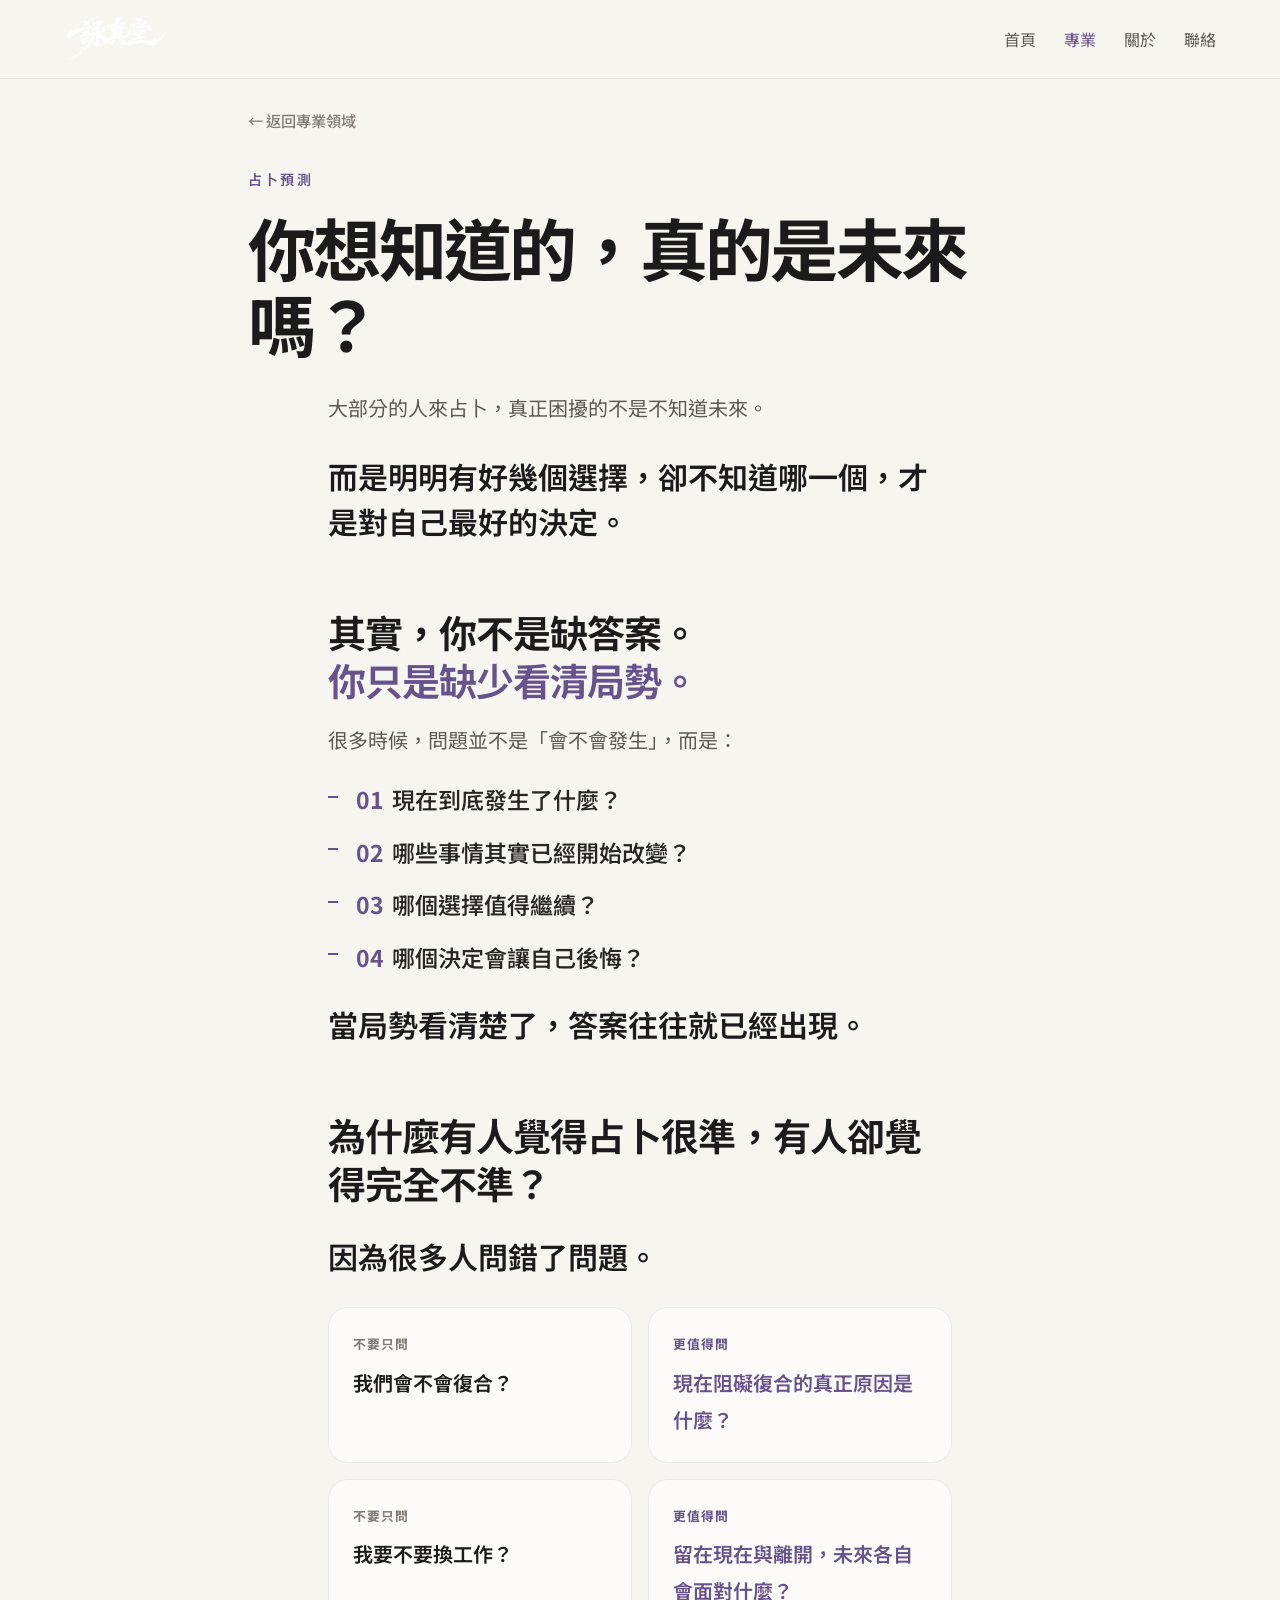
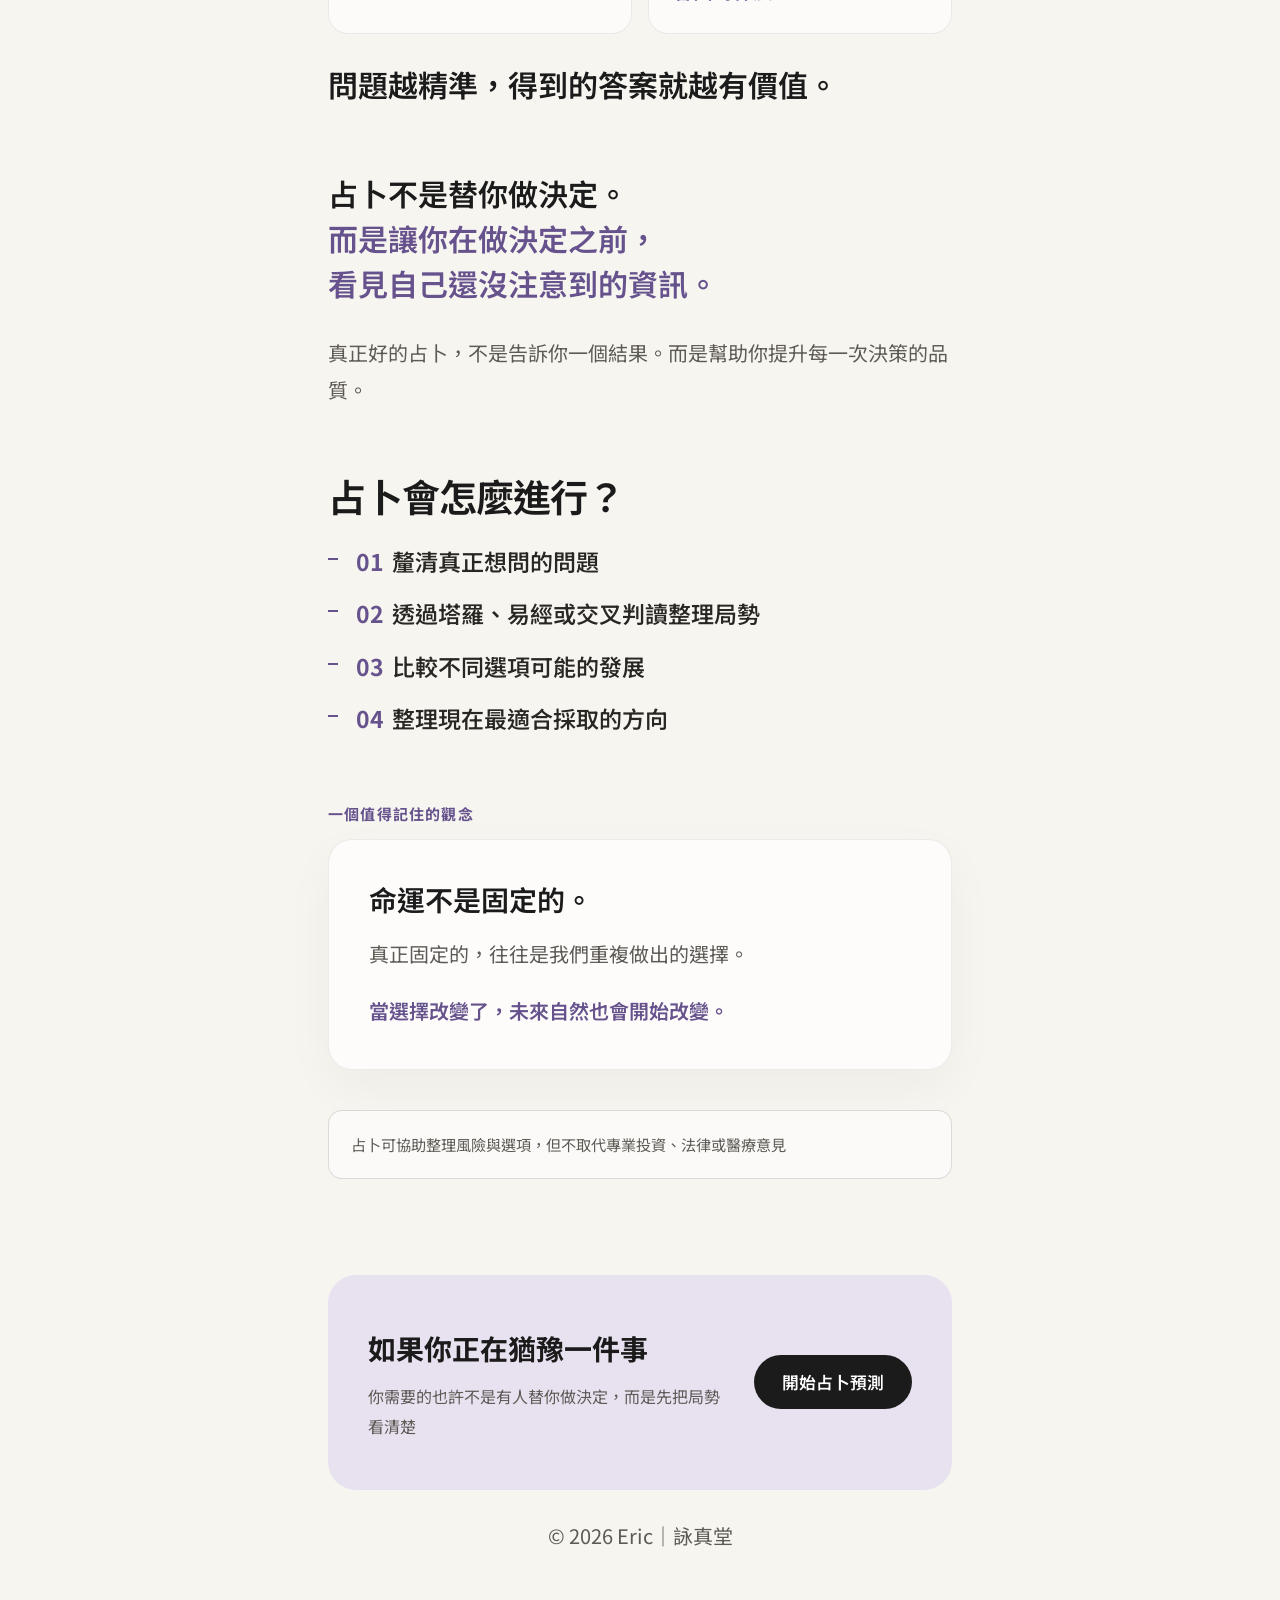
==== services/divination/index.html @ bb61bb9e "Add four service detail pages and finish the service-name rename - Rename remaining service labels t" ====
<!doctype html>
<html lang="zh-Hant">
<head>
  <meta charset="utf-8">
  <meta name="viewport" content="width=device-width, initial-scale=1, viewport-fit=cover">
  <title>占卜預測｜詠真堂</title>
  <meta name="description" content="占卜不是替你做決定，而是讓你在做決定之前，看見自己還沒注意到的資訊。Eric 透過塔羅與易經，協助你看清局勢、比較選項，提升每一次決策的品質。">
  <link rel="canonical" href="https://example.com/services/divination/">
  <meta property="og:type" content="website">
  <meta property="og:title" content="占卜預測｜詠真堂">
  <meta property="og:description" content="占卜不是替你做決定，而是讓你在做決定之前，看見自己還沒注意到的資訊">
  <meta property="og:image" content="../../Eric形象照.jpg">
  <meta property="og:locale" content="zh_TW">
  <meta name="theme-color" content="#F7F5F0">
  <link rel="manifest" href="../../manifest.webmanifest">
  <link rel="preconnect" href="https://fonts.googleapis.com">
  <link rel="preconnect" href="https://fonts.gstatic.com" crossorigin>
  <link href="https://fonts.googleapis.com/css2?family=Noto+Sans+TC:wght@400;500;700&family=Noto+Serif+TC:wght@500;600;700&display=swap" rel="stylesheet">
  <link rel="stylesheet" href="../../style.css">
</head>
<body class="service-page" data-service="divination" style="--service-accent:#66528C; --service-accent-soft:#E8E1F0;">
  <a class="skip-link" href="#main">跳至主要內容</a>

  <header class="site-header">
    <a class="brand-lockup" href="../../index.html#top" aria-label="詠真堂首頁">
      <img class="brand-logo" src="../../logo白.png" alt="詠真堂" width="1666" height="700">
    </a>
    <nav class="site-nav" aria-label="主要導覽">
      <a href="../../index.html#top">首頁</a>
      <a href="../../index.html#services" class="active">專業</a>
      <a href="../../index.html#about">關於</a>
      <a href="../../index.html#contact">聯絡</a>
    </nav>
  </header>

  <main id="main">
    <div class="content-wrap">
      <a class="back-link" href="../../index.html#services">← 返回專業領域</a>
      <p class="page-label">占卜預測</p>
      <h1>你想知道的，真的是未來嗎？</h1>
    </div>

    <div class="content-wrap prose">
      <p class="reveal-block">大部分的人來占卜，真正困擾的不是不知道未來。</p>
      <p class="emphasis reveal-block">而是明明有好幾個選擇，卻不知道哪一個，才是對自己最好的決定。</p>
    </div>

    <div class="content-wrap prose content-block">
      <h2 class="reveal-block">其實，你不是缺答案。<br><span class="accent">你只是缺少看清局勢。</span></h2>
      <p class="reveal-block">很多時候，問題並不是「會不會發生」，而是：</p>
      <ul id="mount-questions" class="reveal-block"></ul>
      <p class="emphasis reveal-block">當局勢看清楚了，答案往往就已經出現。</p>
    </div>

    <div class="content-wrap prose content-block">
      <h2 class="reveal-block">為什麼有人覺得占卜很準，有人卻覺得完全不準？</h2>
      <p class="emphasis reveal-block">因為很多人問錯了問題。</p>
      <div id="mount-compare" class="reveal-block"></div>
      <p class="emphasis reveal-block">問題越精準，得到的答案就越有價值。</p>
    </div>

    <div class="content-wrap prose content-block">
      <p class="emphasis reveal-block">占卜不是替你做決定。<br><span class="accent">而是讓你在做決定之前，<br>看見自己還沒注意到的資訊。</span></p>
      <p class="reveal-block">真正好的占卜，不是告訴你一個結果。而是幫助你提升每一次決策的品質。</p>
    </div>

    <div class="content-wrap prose content-block">
      <h2 class="reveal-block">占卜會怎麼進行？</h2>
      <ol id="mount-steps" class="reveal-block"></ol>
    </div>

    <div class="content-wrap prose content-block">
      <h3 class="reveal-block">一個值得記住的觀念</h3>
      <div id="mount-insight" class="reveal-block"></div>
    </div>

    <div class="content-wrap prose">
      <div id="mount-notice" class="reveal-block"></div>
      <div id="mount-cta" class="reveal-block"></div>
    </div>
  </main>

  <footer class="site-footer"><p>© <span id="year"></span> Eric｜詠真堂</p></footer>
  <nav class="bottom-nav" aria-label="底部導覽"><a href="../../index.html#top">首頁</a><a href="../../index.html#services" class="active">專業</a><a href="../../index.html#about">關於</a><a href="../../index.html#contact">聯絡</a></nav>
  <script src="../../script.js" defer></script>
  <script defer>
    document.addEventListener("DOMContentLoaded", () => {
      renderQuestionList("mount-questions", {
        numbered: true,
        items: [
          "現在到底發生了什麼？",
          "哪些事情其實已經開始改變？",
          "哪個選擇值得繼續？",
          "哪個決定會讓自己後悔？"
        ]
      });
      renderCompareCards("mount-compare", [
        { worse: "我們會不會復合？", better: "現在阻礙復合的真正原因是什麼？" },
        { worse: "我要不要換工作？", better: "留在現在與離開，未來各自會面對什麼？" }
      ]);
      renderQuestionList("mount-steps", {
        numbered: true,
        items: [
          "釐清真正想問的問題",
          "透過塔羅、易經或交叉判讀整理局勢",
          "比較不同選項可能的發展",
          "整理現在最適合採取的方向"
        ]
      });
      renderInsightCard("mount-insight", {
        lede: "命運不是固定的。",
        body: "真正固定的，往往是我們重複做出的選擇。",
        result: "<span class=\"accent\">當選擇改變了，未來自然也會開始改變。</span>"
      });
      renderNoticeBox("mount-notice", "占卜可協助整理風險與選項，但不取代專業投資、法律或醫療意見");
      renderServiceCTA("mount-cta", {
        title: "如果你正在猶豫一件事",
        desc: "你需要的也許不是有人替你做決定，而是先把局勢看清楚",
        buttons: [
          { label: "開始占卜預測", href: "https://line.me/ti/p/x0qtal5f5A", external: true }
        ]
      });
    });
  </script>
</body>
</html>
---- style.css ----
:root {
  --bg: #0d1117;
  --bg-elevated: #141a22;
  --surface: rgba(255, 255, 255, 0.045);
  --surface-hover: rgba(255, 255, 255, 0.075);

  --text-primary: #f2efe8;
  --text-secondary: #aaa69e;
  --text-muted: #74777c;

  --line: rgba(255, 255, 255, 0.1);
  --line-strong: rgba(255, 255, 255, 0.16);

  --accent: #b59a68;
  --accent-soft: rgba(181, 154, 104, 0.14);

  --danger: #ba6b6b;

  --shadow: 0 16px 44px rgba(0, 0, 0, 0.28);
  --radius: 24px;
  --sans: "Noto Sans TC", "PingFang TC", "Microsoft JhengHei", sans-serif;
  --serif: "Noto Serif TC", "Songti TC", serif;
}
* { box-sizing: border-box; }
html { scroll-behavior: smooth; }
body {
  margin: 0;
  color: var(--text-primary);
  background:
    radial-gradient(circle at 72% 18%, rgba(181, 154, 104, 0.07), transparent 32%),
    radial-gradient(circle at 16% 84%, rgba(92, 107, 120, 0.08), transparent 34%),
    var(--bg);
  font-family: var(--sans);
  line-height: 1.8;
  overflow-x: hidden;
}
a { color: inherit; text-decoration: none; }
button, a { -webkit-tap-highlight-color: transparent; }
.skip-link { position: absolute; left: -999px; top: 1rem; z-index: 10; }
.skip-link:focus { left: 1rem; background: var(--text-primary); color: var(--bg); padding: .6rem 1rem; border-radius: 999px; }

.site-header {
  position: sticky; top: 0; z-index: 5;
  min-height: 52px;
  display: flex; align-items: center; justify-content: space-between;
  padding: max(10px, env(safe-area-inset-top)) 18px 8px;
  backdrop-filter: blur(18px);
  background: rgba(13, 17, 23, 0.86);
  border-bottom: 1px solid var(--line);
}
.brand-lockup { display: flex; align-items: center; }
.brand-logo {
  display: block;
  width: clamp(76px, 9vw, 118px);
  height: auto;
  max-height: 42px;
  object-fit: contain;
  animation: logo-reveal 1.1s ease-out both;
}

@keyframes logo-reveal {
  from { opacity: 0; transform: translateY(-4px); filter: brightness(1.4); }
  to { opacity: 1; transform: translateY(0); filter: brightness(1); }
}

.shine-text {
  background: linear-gradient(100deg, var(--accent) 30%, #e8d9b8 45%, var(--accent) 60%);
  background-size: 220% auto;
  color: transparent;
  -webkit-background-clip: text;
  background-clip: text;
  -webkit-text-fill-color: transparent;
  animation: shine-sweep 6s ease-in-out infinite;
}

@keyframes shine-sweep {
  0%, 100% { background-position: 0% center; }
  50% { background-position: 100% center; }
}
.site-nav { display: none; position: relative; gap: 28px; color: var(--text-secondary); font-size: 1rem; }
.site-nav a:hover { color: var(--accent); }
.site-nav a.active, .bottom-nav a.active { color: var(--accent); }
.nav-indicator {
  position: absolute; left: 0; bottom: -6px; height: 2px;
  background: var(--accent); border-radius: 2px;
  width: 0; transform: translateX(0);
  transition: transform .35s ease, width .35s ease;
  pointer-events: none;
}
.bottom-nav { position: relative; }
.bottom-nav .nav-indicator { bottom: 4px; }

.section { width: min(1120px, calc(100% - 40px)); margin: 0 auto; padding: clamp(56px, 9vw, 120px) 0; }
.narrow { width: min(820px, calc(100% - 40px)); }
.narrow p, .about-panel p, .contact-copy p { max-width: 38rem; }

h1, h2, h3 { margin: 0; color: var(--text-primary); }
h1 { font-family: var(--sans); font-weight: 600; font-size: clamp(2.2rem, 10vw, 3rem); line-height: 1; letter-spacing: -0.035em; }
h2 { font-family: var(--sans); font-weight: 600; font-size: clamp(1.55rem, 5.5vw, 1.85rem); line-height: 1.3; }
p { color: var(--text-secondary); font-size: 1.05rem; line-height: 1.85; }

.name-zh { font-size: 1.05rem; font-weight: 400; letter-spacing: .16em; color: var(--text-secondary); margin: 6px 0 20px; }

.home-tagline {
  font-family: var(--serif);
  font-size: clamp(1.5rem, 6.2vw, 1.9rem);
  font-weight: 600;
  line-height: 1.5;
  margin: 0 0 12px;
}
.home-description { color: var(--accent); letter-spacing: .06em; font-size: 1rem; }
.home-intro { margin-top: 10px; max-width: 32rem; }

.hero {
  min-height: calc(100svh - 52px);
  display: flex; flex-direction: column; align-items: center; justify-content: center; text-align: center;
  gap: 10px;
  padding-block: 16px;
}
.hero-copy { display: flex; flex-direction: column; align-items: center; }
.button-row { display: flex; flex-wrap: wrap; justify-content: center; gap: 12px; margin-top: 22px; }

.primary-action, .secondary-action {
  position: relative;
  display: inline-flex; align-items: center; justify-content: center;
  min-height: 48px; padding: 12px 24px; border-radius: 999px;
  border: 1px solid var(--line);
  font: inherit; font-size: 1.05rem; font-weight: 600;
  overflow: hidden;
  transition: transform .25s ease, border-color .25s ease, background .25s ease;
}
.primary-action:hover, .secondary-action:hover { transform: translateY(-2px); }
.primary-action:active, .secondary-action:active { transform: scale(.97); }
.primary-action { background: var(--text-primary); color: var(--bg); border-color: var(--text-primary); }
.secondary-action { background: var(--surface); color: var(--text-primary); }

.primary-action::after, .secondary-action::after {
  content: "";
  position: absolute; inset: 0;
  background: linear-gradient(120deg, transparent 40%, rgba(255, 255, 255, .25) 50%, transparent 60%);
  transform: translateX(-100%);
  transition: transform .6s ease;
  pointer-events: none;
}
.primary-action:hover::after, .secondary-action:hover::after { transform: translateX(100%); }

.hero-portrait-wrap {
  position: relative;
  width: clamp(148px, 43vw, 205px);
  aspect-ratio: 4 / 5;
  margin: 0 auto 14px;
  border-radius: 24px 24px 14px 14px;
  overflow: hidden;
}
.mobile-portrait { display: block; }
.portrait-stage { display: none; }
.portrait-halo { position: absolute; inset: -20%; border-radius: 50%; background: radial-gradient(circle, var(--accent-soft), transparent 68%); filter: blur(10px); z-index: -1; }
.hero-portrait { display: block; width: 100%; height: 100%; object-fit: cover; object-position: center top; }

.positioning { border-left: 2px solid var(--accent-soft); padding-left: clamp(18px, 4vw, 40px); }
.positioning h2 { margin-bottom: 18px; }

.section-heading { margin-bottom: 24px; }

.service-list { display: grid; gap: 16px; }
.service-card {
  perspective: 1200px;
  height: 210px;
  cursor: pointer;
  transition: transform .25s ease;
}
.service-card:hover, .service-card:focus-within, .service-card.is-flipped {
  transform: translateY(-3px);
}
.service-card-inner {
  position: relative;
  width: 100%;
  height: 100%;
  transition: transform .6s cubic-bezier(.4, .2, .2, 1);
  transform-style: preserve-3d;
}
.service-card:hover .service-card-inner,
.service-card:focus-within .service-card-inner,
.service-card.is-flipped .service-card-inner {
  transform: rotateY(180deg);
}
.service-card-front, .service-card-back {
  position: absolute; inset: 0;
  backface-visibility: hidden;
  -webkit-backface-visibility: hidden;
  display: flex; flex-direction: column;
  border: 1px solid var(--line);
  border-radius: 20px;
  padding: 22px;
  transition: border-color .25s ease;
}
.service-card-front { background: var(--surface); justify-content: center; gap: 8px; }
.service-card-back { background: var(--bg-elevated); transform: rotateY(180deg); justify-content: space-between; }
.service-card:hover .service-card-front, .service-card:hover .service-card-back,
.service-card:focus-within .service-card-front, .service-card:focus-within .service-card-back,
.service-card.is-flipped .service-card-front, .service-card.is-flipped .service-card-back {
  border-color: var(--accent);
}
.service-index { margin: 0; font-size: .85rem; letter-spacing: .14em; color: var(--accent); font-weight: 600; }
.service-title { font-size: 1.35rem; font-weight: 700; line-height: 1.25; color: var(--text-primary); }
.service-card-front::after {
  content: "→";
  position: absolute;
  right: 20px;
  bottom: 18px;
  font-size: 1.1rem;
  color: var(--accent);
  transition: transform .25s ease;
}
.service-card:hover .service-card-front::after,
.service-card:focus-within .service-card-front::after,
.service-card.is-flipped .service-card-front::after {
  transform: translateX(4px);
}
.service-preview { margin: 0; font-size: 1rem; }
.service-more-link { align-self: flex-start; color: var(--accent); font-size: 1rem; font-weight: 500; }

.statement-card {
  display: grid; place-content: center; justify-items: center; text-align: center;
  gap: 26px;
  min-height: 280px;
  padding: 40px 24px;
  border: 1px solid var(--line);
  border-radius: 32px;
  background: radial-gradient(circle at 50% 22%, var(--accent-soft), transparent 60%), var(--surface);
}
.statement-card h2 { font-family: var(--serif); font-weight: 600; font-size: clamp(1.5rem, 4vw, 2rem); line-height: 1.35; }
.statement-line { font-family: var(--serif); font-weight: 500; font-size: clamp(1.2rem, 3vw, 1.5rem); line-height: 1.35; margin: 0; color: var(--text-secondary); }
.accent-text { color: var(--accent); }

.about-panel, .contact-panel {
  border: 1px solid var(--line);
  border-radius: var(--radius);
  padding: clamp(24px, 5vw, 44px);
  background: var(--surface);
  box-shadow: var(--shadow);
}
.about-panel h2 { margin-bottom: 18px; }
.about-intro p + p { margin-top: 16px; }
.about-intro { margin-bottom: 32px; }

.method-grid { display: grid; gap: 14px; grid-template-columns: 1fr; }
.method-card { padding: 18px 16px; border-top: 2px solid var(--accent-soft); background: var(--surface); border-radius: 0 0 14px 14px; }
.method-card h3 { font-size: 1.05rem; font-weight: 600; margin-bottom: 6px; }
.method-card p { margin: 0; }

.contact { display: grid; gap: 24px; }
.contact-copy h2 { margin-bottom: 12px; }
.contact-primary { display: flex; flex-direction: column; gap: 12px; }
.contact-line-btn, .contact-phone-btn { width: 100%; min-height: 52px; font-size: 1.05rem; font-weight: 600; }
.contact-area { margin: 20px 0 0; font-size: 1rem; color: var(--text-secondary); text-align: center; }

.site-footer { padding: 26px 20px 44px; text-align: center; border-top: 1px solid var(--line); }
.site-footer p { font-size: .82rem; }

.reveal { opacity: 0; transform: translateY(16px); transition: opacity .6s ease, transform .6s ease; }
.reveal.visible { opacity: 1; transform: none; }

.bottom-nav {
  position: fixed; left: 14px; right: 14px; bottom: calc(12px + env(safe-area-inset-bottom)); z-index: 6;
  min-height: 54px;
  display: grid; grid-template-columns: repeat(4, 1fr); gap: 4px;
  padding: 6px;
  border: 1px solid var(--line);
  border-radius: 999px;
  background: rgba(13, 17, 23, 0.88);
  backdrop-filter: blur(18px);
  box-shadow: 0 10px 32px rgba(0, 0, 0, 0.3);
}
.bottom-nav a { display: grid; place-items: center; color: var(--text-secondary); font-size: .85rem; border-radius: 999px; padding: 8px 0; }
.bottom-nav a:hover { color: var(--text-primary); background: var(--surface-hover); }

body { padding-bottom: calc(78px + env(safe-area-inset-bottom)); }

@media (max-height: 700px) {
  .hero-portrait-wrap { width: clamp(128px, 34vw, 168px); margin-bottom: 10px; }
  .home-description { display: none; }
  h1 { font-size: clamp(2.05rem, 10vw, 2.6rem); }
  .home-tagline { font-size: clamp(1.3rem, 5.5vw, 1.55rem); }
  .button-row { margin-top: 14px; }
}

@media (min-width: 768px) {
  .site-header {
    min-height: 68px;
    padding: 18px clamp(28px, 5vw, 64px);
  }
  .brand-logo { width: clamp(96px, 8vw, 118px); }
  .site-nav { display: flex; }
  .bottom-nav { display: none; }
  body { padding-bottom: 0; }

  .section { padding: clamp(96px, 8vw, 140px) 0; }

  h1 { font-size: clamp(3.5rem, 6vw, 5.8rem); }
  h2 { font-size: clamp(1.9rem, 3vw, 2.6rem); }
  p { font-size: 1.1rem; line-height: 1.85; }
  .home-tagline { font-size: clamp(1.8rem, 2.6vw, 2.6rem); }

  .hero {
    min-height: calc(100svh - 68px);
    display: grid; grid-template-columns: 1.05fr .95fr; align-items: center;
    gap: clamp(32px, 5vw, 64px);
    text-align: left;
    padding-block: clamp(40px, 6vw, 80px);
  }
  .hero-copy { align-items: flex-start; }
  .button-row { justify-content: flex-start; }
  .mobile-portrait { display: none; }
  .portrait-stage { display: grid; place-items: center; }
  .hero-portrait-wrap { width: clamp(280px, 28vw, 410px); aspect-ratio: 4 / 5.2; margin: 0; border-radius: 32px 32px 18px 18px; }

  .service-list { grid-template-columns: repeat(2, 1fr); }
  .service-card { height: 190px; }

  .method-grid { grid-template-columns: repeat(3, 1fr); gap: 16px; }

  .contact { grid-template-columns: .85fr 1.15fr; align-items: start; }
}

/* ===== Service detail pages (light "editorial" theme) ===== */
.service-page { background: #F7F5F0; color: #1B1B1B; }
.service-page .body-text { color: #5E5A55; }
.service-page .text-muted { color: #817B74; }

.service-page .site-header { background: rgba(247, 245, 240, .92); border-bottom-color: rgba(27, 27, 27, .08); }
.service-page .brand-logo { filter: invert(1); }
.service-page .site-nav a { color: #5E5A55; }
.service-page .site-nav a:hover, .service-page .site-nav a.active { color: var(--service-accent); }
.service-page .nav-indicator { background: var(--service-accent); }

.service-page .content-wrap { max-width: 880px; margin-inline: auto; padding-inline: 24px; }
.service-page .prose { max-width: 720px; }
@media (min-width: 768px) {
  .service-page .content-wrap { padding-inline: 48px; }
}

.service-page .back-link {
  display: inline-flex; align-items: center; gap: 6px;
  color: #817B74; font-size: .95rem; font-weight: 500;
  padding-top: 28px;
  transition: color .2s ease;
}
.service-page .back-link:hover { color: var(--service-accent); }

.service-page .page-label {
  font-size: 14px; font-weight: 600; letter-spacing: .16em; text-transform: uppercase;
  color: var(--service-accent);
  margin: 32px 0 16px;
}

.service-page h1 {
  font-size: clamp(38px, 6vw, 68px);
  font-weight: 700;
  line-height: 1.12;
  letter-spacing: -.04em;
  color: #1B1B1B;
  margin: 0 0 28px;
}

.service-page h2 {
  font-size: clamp(25px, 3.5vw, 38px);
  font-weight: 650;
  line-height: 1.25;
  letter-spacing: -.025em;
  color: #1B1B1B;
  margin: 0 0 18px;
}
.service-page h2 .accent { color: var(--service-accent); }

.service-page h3 {
  font-size: 15px;
  font-weight: 700;
  letter-spacing: .08em;
  color: var(--service-accent);
  margin: 0 0 12px;
}

.service-page p {
  font-size: clamp(17px, 2vw, 20px);
  font-weight: 400;
  line-height: 1.85;
  color: #5E5A55;
  margin: 0 0 20px;
}

.service-page .emphasis {
  font-size: clamp(21px, 2.8vw, 30px);
  font-weight: 600;
  line-height: 1.5;
  color: #1B1B1B;
  margin: 28px 0;
}
.service-page .emphasis.is-muted { color: #817B74; font-weight: 550; }
.service-page .emphasis .accent { color: var(--service-accent); }

.service-page .content-block { margin-top: 64px; }
.service-page .content-block:first-of-type { margin-top: 48px; }

.service-page .support-line { font-size: 1.05rem; color: #5E5A55; margin-top: -8px; }
.service-page .support-line .accent { color: var(--service-accent); font-weight: 600; }

.service-page hr.divider { border: none; border-top: 1px solid rgba(27, 27, 27, .1); margin: 20px 0; }

.service-page .card {
  background: rgba(255, 255, 255, .72);
  border: 1px solid rgba(27, 27, 27, .08);
  border-radius: 24px;
  padding: 32px 24px;
  box-shadow: 0 18px 50px rgba(0, 0, 0, .04);
}
@media (min-width: 768px) {
  .service-page .card { padding: 40px; }
}
.service-page .card p:last-child { margin-bottom: 0; }
.service-page .card-lede {
  font-size: clamp(21px, 2.8vw, 28px);
  font-weight: 600;
  line-height: 1.4;
  color: #1B1B1B;
  margin: 0 0 16px;
}
.service-page .card-result { color: #1B1B1B; font-weight: 600; margin-top: 16px; }
.service-page .card-result .accent { color: var(--service-accent); }

.service-page .question-list { list-style: none; margin: 24px 0 0; padding: 0; display: grid; gap: 18px; }
.service-page .question-item {
  font-size: clamp(18px, 2.2vw, 23px);
  font-weight: 550;
  line-height: 1.5;
  color: #292724;
  padding-left: 28px;
  position: relative;
}
.service-page .question-item::before {
  content: "";
  position: absolute; left: 0; top: .6em;
  width: 10px; height: 2px;
  background: var(--service-accent);
}
.service-page .q-index { color: var(--service-accent); font-weight: 700; margin-right: 8px; }

.service-page .compare-grid { display: grid; gap: 16px; margin-top: 24px; }
@media (min-width: 768px) {
  .service-page .compare-grid { grid-template-columns: 1fr 1fr; }
}
.service-page .compare-card {
  padding: 24px; border-radius: 20px;
  background: rgba(255, 255, 255, .6);
  border: 1px solid rgba(27, 27, 27, .08);
}
.service-page .compare-label { font-size: .8rem; font-weight: 700; letter-spacing: .08em; color: #817B74; margin-bottom: 8px; }
.service-page .compare-card.is-better .compare-label { color: var(--service-accent); }
.service-page .compare-text { font-size: clamp(17px, 2vw, 20px); font-weight: 600; color: #1B1B1B; margin: 0; }
.service-page .compare-card.is-better .compare-text { color: var(--service-accent); }
.service-page .twin-grid .compare-card { background: rgba(255, 255, 255, .72); }

.service-page .notice-box {
  border: 1px solid rgba(27, 27, 27, .14);
  border-radius: 14px;
  padding: 20px 22px;
  background: rgba(255, 255, 255, .5);
  margin-top: 40px;
}
.service-page .notice-box p {
  font-size: .95rem; line-height: 1.75; color: #5E5A55; margin: 0;
}

.service-page .cta-block {
  border-radius: 28px;
  padding: 40px 28px;
  margin-top: 96px;
  background: var(--service-accent-soft);
}
@media (min-width: 768px) {
  .service-page .cta-block { padding: 48px 40px; display: flex; justify-content: space-between; align-items: center; gap: 32px; }
}
.service-page .cta-title { font-size: clamp(22px, 3vw, 28px); font-weight: 700; color: #1B1B1B; margin: 0 0 8px; }
.service-page .cta-desc { font-size: 1rem; color: #5E5A55; margin: 0; max-width: 34rem; }
.service-page .cta-actions { display: flex; flex-wrap: wrap; gap: 12px; margin-top: 24px; }
@media (min-width: 768px) {
  .service-page .cta-actions { margin-top: 0; flex-shrink: 0; }
}
.service-page .cta-button {
  display: inline-flex; align-items: center; justify-content: center;
  min-height: 48px; padding: 12px 28px; border-radius: 999px;
  background: #1B1B1B; color: #FFFFFF;
  font-size: 1.05rem; font-weight: 600;
  transition: transform .2s ease;
  width: 100%;
}
@media (min-width: 480px) {
  .service-page .cta-button { width: auto; }
}
.service-page .cta-button:hover { transform: translateY(-2px); }
.service-page .cta-button.is-secondary { background: transparent; color: #1B1B1B; border: 1px solid rgba(27, 27, 27, .2); }

.service-page .reveal-block {
  opacity: 0;
  transform: translateY(20px);
  transition: opacity .7s ease, transform .7s ease;
}
.service-page .reveal-block.is-visible { opacity: 1; transform: translateY(0); }

@media (max-width: 767px) {
  .service-page .card { padding: 24px; }
  .service-page .compare-grid:not(.twin-grid) .compare-card + .compare-card { margin-top: 0; }
}

@media (prefers-reduced-motion: reduce) {
  *, *::before, *::after {
    animation-duration: .01ms !important;
    animation-iteration-count: 1 !important;
    transition-duration: .01ms !important;
    scroll-behavior: auto !important;
  }
  .reveal { opacity: 1; transform: none; }
  .hero-portrait { transform: none !important; }
  .reveal-block { opacity: 1; transform: none; }
}
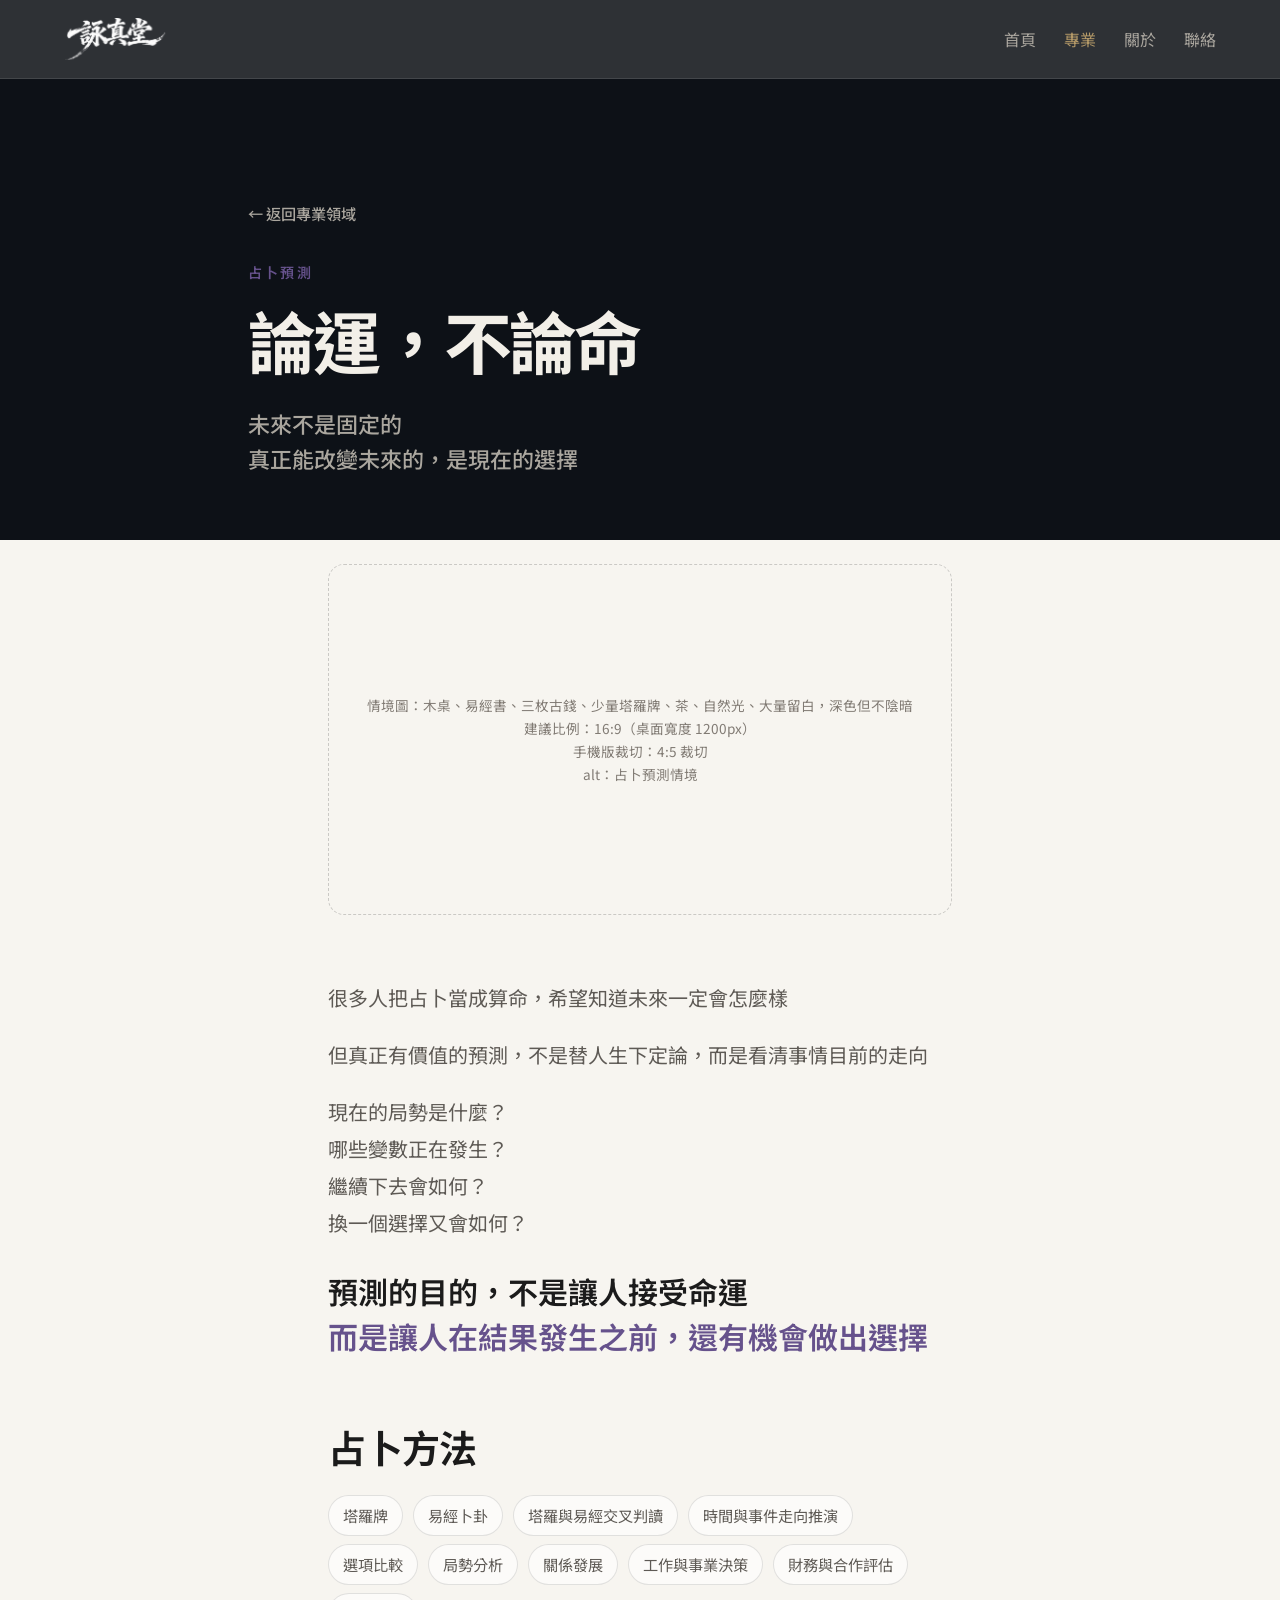
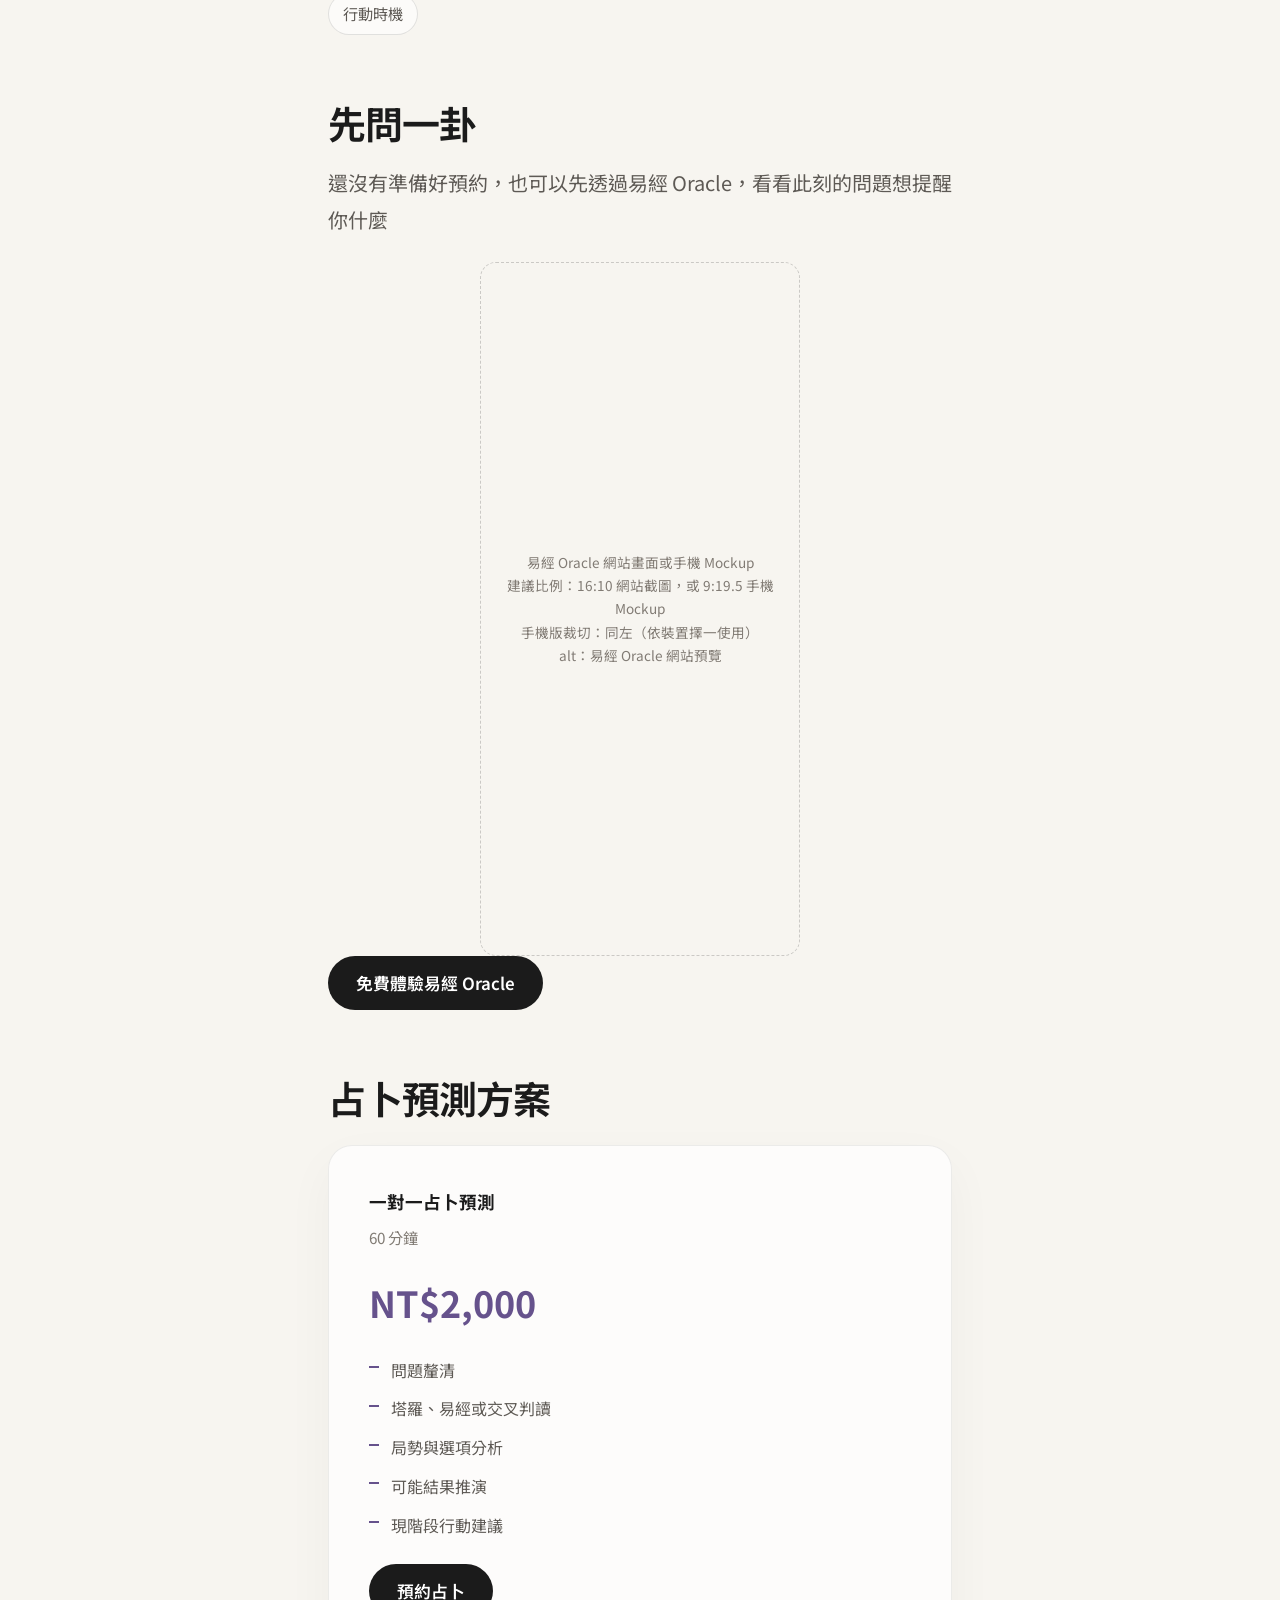
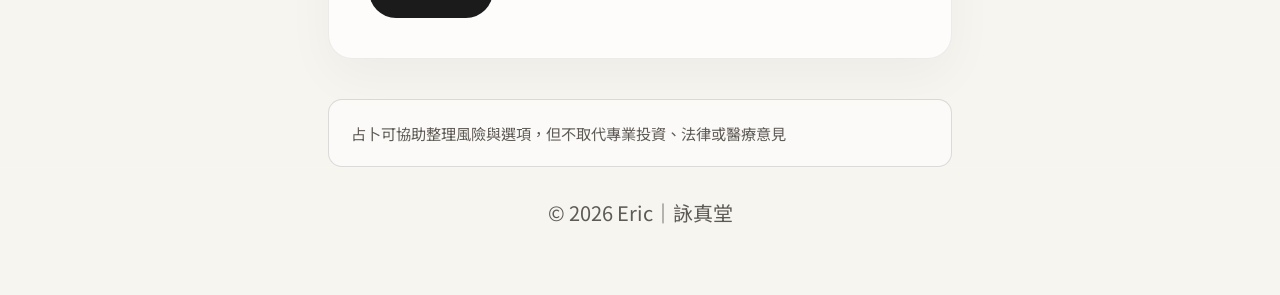
==== commit dde607a6: "2.0 restructure: dark-hero detail pages, simplified cards, tighter Hero/About - Remove the card-flip" ====
--- a/services/divination/index.html
+++ b/services/divination/index.html
@@ -4,14 +4,14 @@
   <meta charset="utf-8">
   <meta name="viewport" content="width=device-width, initial-scale=1, viewport-fit=cover">
   <title>占卜預測｜詠真堂</title>
-  <meta name="description" content="占卜不是替你做決定，而是讓你在做決定之前，看見自己還沒注意到的資訊。Eric 透過塔羅與易經，協助你看清局勢、比較選項，提升每一次決策的品質。">
-  <link rel="canonical" href="https://example.com/services/divination/">
+  <meta name="description" content="論運，不論命。未來不是固定的，真正能改變未來的，是現在的選擇。Eric 透過塔羅與易經，協助你看清局勢、比較選項，在結果發生之前還有機會做出選擇。">
+  <link rel="canonical" href="https://ericinsocial.github.io/Eric/services/divination/">
   <meta property="og:type" content="website">
   <meta property="og:title" content="占卜預測｜詠真堂">
-  <meta property="og:description" content="占卜不是替你做決定，而是讓你在做決定之前，看見自己還沒注意到的資訊">
-  <meta property="og:image" content="../../Eric形象照.jpg">
+  <meta property="og:description" content="論運，不論命。未來不是固定的，真正能改變未來的，是現在的選擇">
+  <meta property="og:image" content="https://ericinsocial.github.io/Eric/Eric%E5%BD%A2%E8%B1%A1%E7%85%A7.jpg">
   <meta property="og:locale" content="zh_TW">
-  <meta name="theme-color" content="#F7F5F0">
+  <meta name="theme-color" content="#0d1117">
   <link rel="manifest" href="../../manifest.webmanifest">
   <link rel="preconnect" href="https://fonts.googleapis.com">
   <link rel="preconnect" href="https://fonts.gstatic.com" crossorigin>
@@ -34,49 +34,47 @@
   </header>
 
   <main id="main">
-    <div class="content-wrap">
-      <a class="back-link" href="../../index.html#services">← 返回專業領域</a>
-      <p class="page-label">占卜預測</p>
-      <h1>你想知道的，真的是未來嗎？</h1>
-    </div>
+    <section class="service-hero">
+      <div class="content-wrap">
+        <a class="back-link" href="../../index.html#services">← 返回專業領域</a>
+        <p class="page-label">占卜預測</p>
+        <h1>論運，不論命</h1>
+        <p class="hero-lines">未來不是固定的<br>真正能改變未來的，是現在的選擇</p>
+      </div>
+    </section>
 
     <div class="content-wrap prose">
-      <p class="reveal-block">大部分的人來占卜，真正困擾的不是不知道未來。</p>
-      <p class="emphasis reveal-block">而是明明有好幾個選擇，卻不知道哪一個，才是對自己最好的決定。</p>
+      <div id="mount-hero-image" class="reveal-block"></div>
     </div>
 
     <div class="content-wrap prose content-block">
-      <h2 class="reveal-block">其實，你不是缺答案。<br><span class="accent">你只是缺少看清局勢。</span></h2>
-      <p class="reveal-block">很多時候，問題並不是「會不會發生」，而是：</p>
-      <ul id="mount-questions" class="reveal-block"></ul>
-      <p class="emphasis reveal-block">當局勢看清楚了，答案往往就已經出現。</p>
+      <p class="reveal-block">很多人把占卜當成算命，希望知道未來一定會怎麼樣</p>
+      <p class="reveal-block">但真正有價值的預測，不是替人生下定論，而是看清事情目前的走向</p>
+      <p class="reveal-block">現在的局勢是什麼？<br>哪些變數正在發生？<br>繼續下去會如何？<br>換一個選擇又會如何？</p>
+      <p class="emphasis reveal-block">預測的目的，不是讓人接受命運<br><span class="accent">而是讓人在結果發生之前，還有機會做出選擇</span></p>
     </div>
 
     <div class="content-wrap prose content-block">
-      <h2 class="reveal-block">為什麼有人覺得占卜很準，有人卻覺得完全不準？</h2>
-      <p class="emphasis reveal-block">因為很多人問錯了問題。</p>
-      <div id="mount-compare" class="reveal-block"></div>
-      <p class="emphasis reveal-block">問題越精準，得到的答案就越有價值。</p>
+      <h2 class="reveal-block">占卜方法</h2>
+      <div id="mount-methods" class="reveal-block"></div>
     </div>
 
     <div class="content-wrap prose content-block">
-      <p class="emphasis reveal-block">占卜不是替你做決定。<br><span class="accent">而是讓你在做決定之前，<br>看見自己還沒注意到的資訊。</span></p>
-      <p class="reveal-block">真正好的占卜，不是告訴你一個結果。而是幫助你提升每一次決策的品質。</p>
+      <h2 class="reveal-block">先問一卦</h2>
+      <p class="reveal-block">還沒有準備好預約，也可以先透過易經 Oracle，看看此刻的問題想提醒你什麼</p>
+      <div id="mount-oracle-image" class="reveal-block"></div>
+      <a
+        class="cta-button reveal-block"
+        href="https://ericinsocial.github.io/I-Ching-Oracle/"
+        target="_blank"
+        rel="noopener noreferrer"
+      >免費體驗易經 Oracle</a>
     </div>
 
     <div class="content-wrap prose content-block">
-      <h2 class="reveal-block">占卜會怎麼進行？</h2>
-      <ol id="mount-steps" class="reveal-block"></ol>
-    </div>
-
-    <div class="content-wrap prose content-block">
-      <h3 class="reveal-block">一個值得記住的觀念</h3>
-      <div id="mount-insight" class="reveal-block"></div>
-    </div>
-
-    <div class="content-wrap prose">
+      <h2 class="reveal-block">占卜預測方案</h2>
+      <div id="mount-price" class="reveal-block"></div>
       <div id="mount-notice" class="reveal-block"></div>
-      <div id="mount-cta" class="reveal-block"></div>
     </div>
   </main>
 
@@ -85,41 +83,31 @@
   <script src="../../script.js" defer></script>
   <script defer>
     document.addEventListener("DOMContentLoaded", () => {
-      renderQuestionList("mount-questions", {
-        numbered: true,
-        items: [
-          "現在到底發生了什麼？",
-          "哪些事情其實已經開始改變？",
-          "哪個選擇值得繼續？",
-          "哪個決定會讓自己後悔？"
-        ]
+      renderPlaceholder("mount-hero-image", {
+        label: "情境圖：木桌、易經書、三枚古錢、少量塔羅牌、茶、自然光、大量留白，深色但不陰暗",
+        desktop: "16:9（桌面寬度 1200px）",
+        mobile: "4:5 裁切",
+        alt: "占卜預測情境"
       });
-      renderCompareCards("mount-compare", [
-        { worse: "我們會不會復合？", better: "現在阻礙復合的真正原因是什麼？" },
-        { worse: "我要不要換工作？", better: "留在現在與離開，未來各自會面對什麼？" }
+      renderTagList("mount-methods", [
+        "塔羅牌", "易經卜卦", "塔羅與易經交叉判讀", "時間與事件走向推演", "選項比較",
+        "局勢分析", "關係發展", "工作與事業決策", "財務與合作評估", "行動時機"
       ]);
-      renderQuestionList("mount-steps", {
-        numbered: true,
-        items: [
-          "釐清真正想問的問題",
-          "透過塔羅、易經或交叉判讀整理局勢",
-          "比較不同選項可能的發展",
-          "整理現在最適合採取的方向"
-        ]
+      renderPlaceholder("mount-oracle-image", {
+        label: "易經 Oracle 網站畫面或手機 Mockup",
+        ratio: "ratio-tall",
+        desktop: "16:10 網站截圖，或 9:19.5 手機 Mockup",
+        mobile: "同左（依裝置擇一使用）",
+        alt: "易經 Oracle 網站預覽"
       });
-      renderInsightCard("mount-insight", {
-        lede: "命運不是固定的。",
-        body: "真正固定的，往往是我們重複做出的選擇。",
-        result: "<span class=\"accent\">當選擇改變了，未來自然也會開始改變。</span>"
+      renderPriceCard("mount-price", {
+        name: "一對一占卜預測",
+        meta: "60 分鐘",
+        amount: "NT$2,000",
+        includes: ["問題釐清", "塔羅、易經或交叉判讀", "局勢與選項分析", "可能結果推演", "現階段行動建議"],
+        button: { label: "預約占卜", href: "https://line.me/ti/p/x0qtal5f5A", external: true }
       });
       renderNoticeBox("mount-notice", "占卜可協助整理風險與選項，但不取代專業投資、法律或醫療意見");
-      renderServiceCTA("mount-cta", {
-        title: "如果你正在猶豫一件事",
-        desc: "你需要的也許不是有人替你做決定，而是先把局勢看清楚",
-        buttons: [
-          { label: "開始占卜預測", href: "https://line.me/ti/p/x0qtal5f5A", external: true }
-        ]
-      });
     });
   </script>
 </body>
--- a/style.css
+++ b/style.css
@@ -164,61 +164,33 @@
 
 .service-list { display: grid; gap: 16px; }
 .service-card {
-  perspective: 1200px;
-  height: 210px;
+  position: relative;
+  display: flex; flex-direction: column; justify-content: center; gap: 8px;
+  min-height: 140px;
+  padding: 22px;
+  border: 1px solid var(--line);
+  background: var(--surface);
+  border-radius: 20px;
   cursor: pointer;
-  transition: transform .25s ease;
-}
-.service-card:hover, .service-card:focus-within, .service-card.is-flipped {
+  transition: transform .25s ease, border-color .25s ease, background .25s ease;
+}
+.service-card:hover, .service-card:focus-visible {
   transform: translateY(-3px);
-}
-.service-card-inner {
-  position: relative;
-  width: 100%;
-  height: 100%;
-  transition: transform .6s cubic-bezier(.4, .2, .2, 1);
-  transform-style: preserve-3d;
-}
-.service-card:hover .service-card-inner,
-.service-card:focus-within .service-card-inner,
-.service-card.is-flipped .service-card-inner {
-  transform: rotateY(180deg);
-}
-.service-card-front, .service-card-back {
-  position: absolute; inset: 0;
-  backface-visibility: hidden;
-  -webkit-backface-visibility: hidden;
-  display: flex; flex-direction: column;
-  border: 1px solid var(--line);
-  border-radius: 20px;
-  padding: 22px;
-  transition: border-color .25s ease;
-}
-.service-card-front { background: var(--surface); justify-content: center; gap: 8px; }
-.service-card-back { background: var(--bg-elevated); transform: rotateY(180deg); justify-content: space-between; }
-.service-card:hover .service-card-front, .service-card:hover .service-card-back,
-.service-card:focus-within .service-card-front, .service-card:focus-within .service-card-back,
-.service-card.is-flipped .service-card-front, .service-card.is-flipped .service-card-back {
   border-color: var(--accent);
+  background: var(--surface-hover);
 }
 .service-index { margin: 0; font-size: .85rem; letter-spacing: .14em; color: var(--accent); font-weight: 600; }
 .service-title { font-size: 1.35rem; font-weight: 700; line-height: 1.25; color: var(--text-primary); }
-.service-card-front::after {
-  content: "→";
-  position: absolute;
-  right: 20px;
-  bottom: 18px;
-  font-size: 1.1rem;
-  color: var(--accent);
+.service-preview { margin: 0; font-size: 1rem; }
+.service-more-link {
+  display: inline-block;
+  margin-top: 2px;
+  font-size: 1rem; font-weight: 500; color: var(--accent);
   transition: transform .25s ease;
 }
-.service-card:hover .service-card-front::after,
-.service-card:focus-within .service-card-front::after,
-.service-card.is-flipped .service-card-front::after {
+.service-card:hover .service-more-link, .service-card:focus-visible .service-more-link {
   transform: translateX(4px);
 }
-.service-preview { margin: 0; font-size: 1rem; }
-.service-more-link { align-self: flex-start; color: var(--accent); font-size: 1rem; font-weight: 500; }
 
 .statement-card {
   display: grid; place-content: center; justify-items: center; text-align: center;
@@ -242,12 +214,21 @@
 }
 .about-panel h2 { margin-bottom: 18px; }
 .about-intro p + p { margin-top: 16px; }
-.about-intro { margin-bottom: 32px; }
-
-.method-grid { display: grid; gap: 14px; grid-template-columns: 1fr; }
-.method-card { padding: 18px 16px; border-top: 2px solid var(--accent-soft); background: var(--surface); border-radius: 0 0 14px 14px; }
-.method-card h3 { font-size: 1.05rem; font-weight: 600; margin-bottom: 6px; }
-.method-card p { margin: 0; }
+.about-intro { margin-bottom: 8px; }
+
+.capability-list { list-style: none; margin: 0; padding: 0; display: grid; gap: 10px; }
+.capability-list li {
+  position: relative;
+  padding-left: 22px;
+  color: var(--text-secondary);
+  font-size: 1.05rem;
+}
+.capability-list li::before {
+  content: "";
+  position: absolute; left: 0; top: .7em;
+  width: 10px; height: 2px;
+  background: var(--accent);
+}
 
 .contact { display: grid; gap: 24px; }
 .contact-copy h2 { margin-bottom: 12px; }
@@ -316,23 +297,45 @@
   .hero-portrait-wrap { width: clamp(280px, 28vw, 410px); aspect-ratio: 4 / 5.2; margin: 0; border-radius: 32px 32px 18px 18px; }
 
   .service-list { grid-template-columns: repeat(2, 1fr); }
-  .service-card { height: 190px; }
 
   .method-grid { grid-template-columns: repeat(3, 1fr); gap: 16px; }
 
   .contact { grid-template-columns: .85fr 1.15fr; align-items: start; }
 }
 
-/* ===== Service detail pages (light "editorial" theme) ===== */
+/* ===== Service detail pages (dark hero + light "editorial" body) ===== */
 .service-page { background: #F7F5F0; color: #1B1B1B; }
 .service-page .body-text { color: #5E5A55; }
 .service-page .text-muted { color: #817B74; }
 
-.service-page .site-header { background: rgba(247, 245, 240, .92); border-bottom-color: rgba(27, 27, 27, .08); }
-.service-page .brand-logo { filter: invert(1); }
-.service-page .site-nav a { color: #5E5A55; }
-.service-page .site-nav a:hover, .service-page .site-nav a.active { color: var(--service-accent); }
-.service-page .nav-indicator { background: var(--service-accent); }
+/* Header stays on the site-wide dark theme; no per-page override needed */
+.service-page .nav-indicator { background: var(--accent); }
+
+.service-hero {
+  background: var(--bg);
+  color: var(--text-primary);
+  padding-block: clamp(64px, 12vw, 120px) clamp(40px, 6vw, 64px);
+}
+.service-hero .back-link {
+  display: inline-flex; align-items: center; gap: 6px;
+  color: var(--text-secondary); font-size: .95rem; font-weight: 500;
+  transition: color .2s ease;
+}
+.service-hero .back-link:hover { color: var(--service-accent); }
+.service-hero .page-label {
+  font-size: 14px; font-weight: 600; letter-spacing: .16em; text-transform: uppercase;
+  color: var(--service-accent);
+  margin: 28px 0 16px;
+}
+.service-hero h1 { color: var(--text-primary); margin: 0 0 20px; }
+.service-hero .hero-lines {
+  font-size: clamp(17px, 2.2vw, 22px);
+  font-weight: 500;
+  line-height: 1.6;
+  color: var(--text-secondary);
+  margin: 0;
+  max-width: 42rem;
+}
 
 .service-page .content-wrap { max-width: 880px; margin-inline: auto; padding-inline: 24px; }
 .service-page .prose { max-width: 720px; }
@@ -340,14 +343,6 @@
   .service-page .content-wrap { padding-inline: 48px; }
 }
 
-.service-page .back-link {
-  display: inline-flex; align-items: center; gap: 6px;
-  color: #817B74; font-size: .95rem; font-weight: 500;
-  padding-top: 28px;
-  transition: color .2s ease;
-}
-.service-page .back-link:hover { color: var(--service-accent); }
-
 .service-page .page-label {
   font-size: 14px; font-weight: 600; letter-spacing: .16em; text-transform: uppercase;
   color: var(--service-accent);
@@ -355,11 +350,10 @@
 }
 
 .service-page h1 {
-  font-size: clamp(38px, 6vw, 68px);
+  font-size: clamp(36px, 6vw, 68px);
   font-weight: 700;
   line-height: 1.12;
   letter-spacing: -.04em;
-  color: #1B1B1B;
   margin: 0 0 28px;
 }
 
@@ -428,37 +422,16 @@
 .service-page .card-result { color: #1B1B1B; font-weight: 600; margin-top: 16px; }
 .service-page .card-result .accent { color: var(--service-accent); }
 
-.service-page .question-list { list-style: none; margin: 24px 0 0; padding: 0; display: grid; gap: 18px; }
-.service-page .question-item {
-  font-size: clamp(18px, 2.2vw, 23px);
-  font-weight: 550;
-  line-height: 1.5;
-  color: #292724;
-  padding-left: 28px;
-  position: relative;
-}
-.service-page .question-item::before {
-  content: "";
-  position: absolute; left: 0; top: .6em;
-  width: 10px; height: 2px;
-  background: var(--service-accent);
-}
-.service-page .q-index { color: var(--service-accent); font-weight: 700; margin-right: 8px; }
-
 .service-page .compare-grid { display: grid; gap: 16px; margin-top: 24px; }
 @media (min-width: 768px) {
   .service-page .compare-grid { grid-template-columns: 1fr 1fr; }
 }
 .service-page .compare-card {
   padding: 24px; border-radius: 20px;
-  background: rgba(255, 255, 255, .6);
+  background: rgba(255, 255, 255, .72);
   border: 1px solid rgba(27, 27, 27, .08);
 }
-.service-page .compare-label { font-size: .8rem; font-weight: 700; letter-spacing: .08em; color: #817B74; margin-bottom: 8px; }
-.service-page .compare-card.is-better .compare-label { color: var(--service-accent); }
 .service-page .compare-text { font-size: clamp(17px, 2vw, 20px); font-weight: 600; color: #1B1B1B; margin: 0; }
-.service-page .compare-card.is-better .compare-text { color: var(--service-accent); }
-.service-page .twin-grid .compare-card { background: rgba(255, 255, 255, .72); }
 
 .service-page .notice-box {
   border: 1px solid rgba(27, 27, 27, .14);
@@ -500,6 +473,100 @@
 .service-page .cta-button:hover { transform: translateY(-2px); }
 .service-page .cta-button.is-secondary { background: transparent; color: #1B1B1B; border: 1px solid rgba(27, 27, 27, .2); }
 
+.service-page .tag-list { display: flex; flex-wrap: wrap; gap: 8px 10px; margin: 24px 0 0; }
+.service-page .tag-list span {
+  font-size: .95rem; color: #5E5A55;
+  padding: 6px 14px; border-radius: 999px;
+  border: 1px solid rgba(27, 27, 27, .12);
+  background: rgba(255, 255, 255, .6);
+}
+
+.service-page .accordion { margin-top: 24px; border-top: 1px solid rgba(27, 27, 27, .12); }
+.service-page .accordion-item { border-bottom: 1px solid rgba(27, 27, 27, .12); }
+.service-page .accordion-trigger {
+  width: 100%;
+  display: flex; justify-content: space-between; align-items: center; gap: 16px;
+  padding: 20px 4px;
+  font-size: 1.1rem; font-weight: 650;
+  font-family: inherit;
+  background: none; border: none;
+  color: #1B1B1B;
+  text-align: left;
+  cursor: pointer;
+}
+.service-page .accordion-trigger::after {
+  content: "+";
+  flex-shrink: 0;
+  font-size: 1.4rem; line-height: 1;
+  color: var(--service-accent);
+  transition: transform .25s ease;
+}
+.service-page .accordion-trigger[aria-expanded="true"]::after { transform: rotate(45deg); }
+.service-page .accordion-panel { max-height: 0; overflow: hidden; transition: max-height .35s ease; }
+.service-page .accordion-panel.is-open { max-height: 600px; }
+.service-page .accordion-panel-inner { padding: 0 4px 22px; font-size: 1rem; line-height: 1.75; color: #5E5A55; }
+
+.service-page .flow-diagram {
+  display: flex; flex-wrap: wrap; align-items: center; justify-content: center;
+  gap: 8px;
+  margin-top: 24px;
+  padding: 28px 20px;
+  border-radius: 20px;
+  background: rgba(255, 255, 255, .6);
+  border: 1px solid rgba(27, 27, 27, .08);
+}
+.service-page .flow-step { font-size: 1.05rem; font-weight: 650; color: #1B1B1B; }
+.service-page .flow-arrow { color: var(--service-accent); font-weight: 600; }
+@media (max-width: 767px) {
+  .service-page .flow-diagram { flex-direction: column; gap: 10px; }
+  .service-page .flow-arrow { transform: rotate(90deg); }
+}
+
+.service-page .price-card {
+  margin-top: 24px;
+  padding: 32px 24px;
+  border-radius: 24px;
+  background: rgba(255, 255, 255, .72);
+  border: 1px solid rgba(27, 27, 27, .08);
+  box-shadow: 0 18px 50px rgba(0, 0, 0, .04);
+}
+@media (min-width: 768px) { .service-page .price-card { padding: 40px; } }
+.service-page .price-name { font-size: 1.1rem; font-weight: 700; color: #1B1B1B; margin: 0 0 4px; }
+.service-page .price-meta { font-size: .95rem; color: #817B74; margin: 0 0 18px; }
+.service-page .price-amount { font-size: clamp(28px, 4vw, 36px); font-weight: 700; color: var(--service-accent); margin: 0 0 20px; }
+.service-page .price-includes { list-style: none; margin: 0 0 24px; padding: 0; display: grid; gap: 10px; }
+.service-page .price-includes li { position: relative; padding-left: 22px; font-size: 1rem; color: #5E5A55; }
+.service-page .price-includes li::before {
+  content: ""; position: absolute; left: 0; top: .65em; width: 10px; height: 2px; background: var(--service-accent);
+}
+
+.service-page .image-placeholder {
+  aspect-ratio: 16 / 9;
+  background: var(--surface);
+  border: 1px dashed rgba(27, 27, 27, .2);
+  border-radius: 16px;
+  display: flex;
+  align-items: center;
+  justify-content: center;
+  color: #817B74;
+  font-size: .85rem;
+  line-height: 1.7;
+  text-align: center;
+  padding: 24px;
+  margin-top: 24px;
+  overflow: hidden;
+  transition: transform .5s ease;
+}
+.service-page .image-placeholder:hover { transform: scale(1.015); }
+.service-page .image-placeholder.ratio-4-3 { aspect-ratio: 4 / 3; }
+.service-page .image-placeholder.ratio-1-1 { aspect-ratio: 1 / 1; }
+.service-page .image-placeholder.ratio-4-5 { aspect-ratio: 4 / 5; }
+.service-page .image-placeholder.ratio-tall { aspect-ratio: 9 / 19.5; max-width: 320px; margin-inline: auto; }
+.service-page .placeholder-grid { display: grid; gap: 16px; margin-top: 24px; grid-template-columns: repeat(2, 1fr); }
+@media (min-width: 768px) { .service-page .placeholder-grid { grid-template-columns: repeat(4, 1fr); } }
+.service-page .placeholder-grid.cols-3 { grid-template-columns: repeat(2, 1fr); }
+@media (min-width: 768px) { .service-page .placeholder-grid.cols-3 { grid-template-columns: repeat(3, 1fr); } }
+
 .service-page .reveal-block {
   opacity: 0;
   transform: translateY(20px);
@@ -509,7 +576,6 @@
 
 @media (max-width: 767px) {
   .service-page .card { padding: 24px; }
-  .service-page .compare-grid:not(.twin-grid) .compare-card + .compare-card { margin-top: 0; }
 }
 
 @media (prefers-reduced-motion: reduce) {
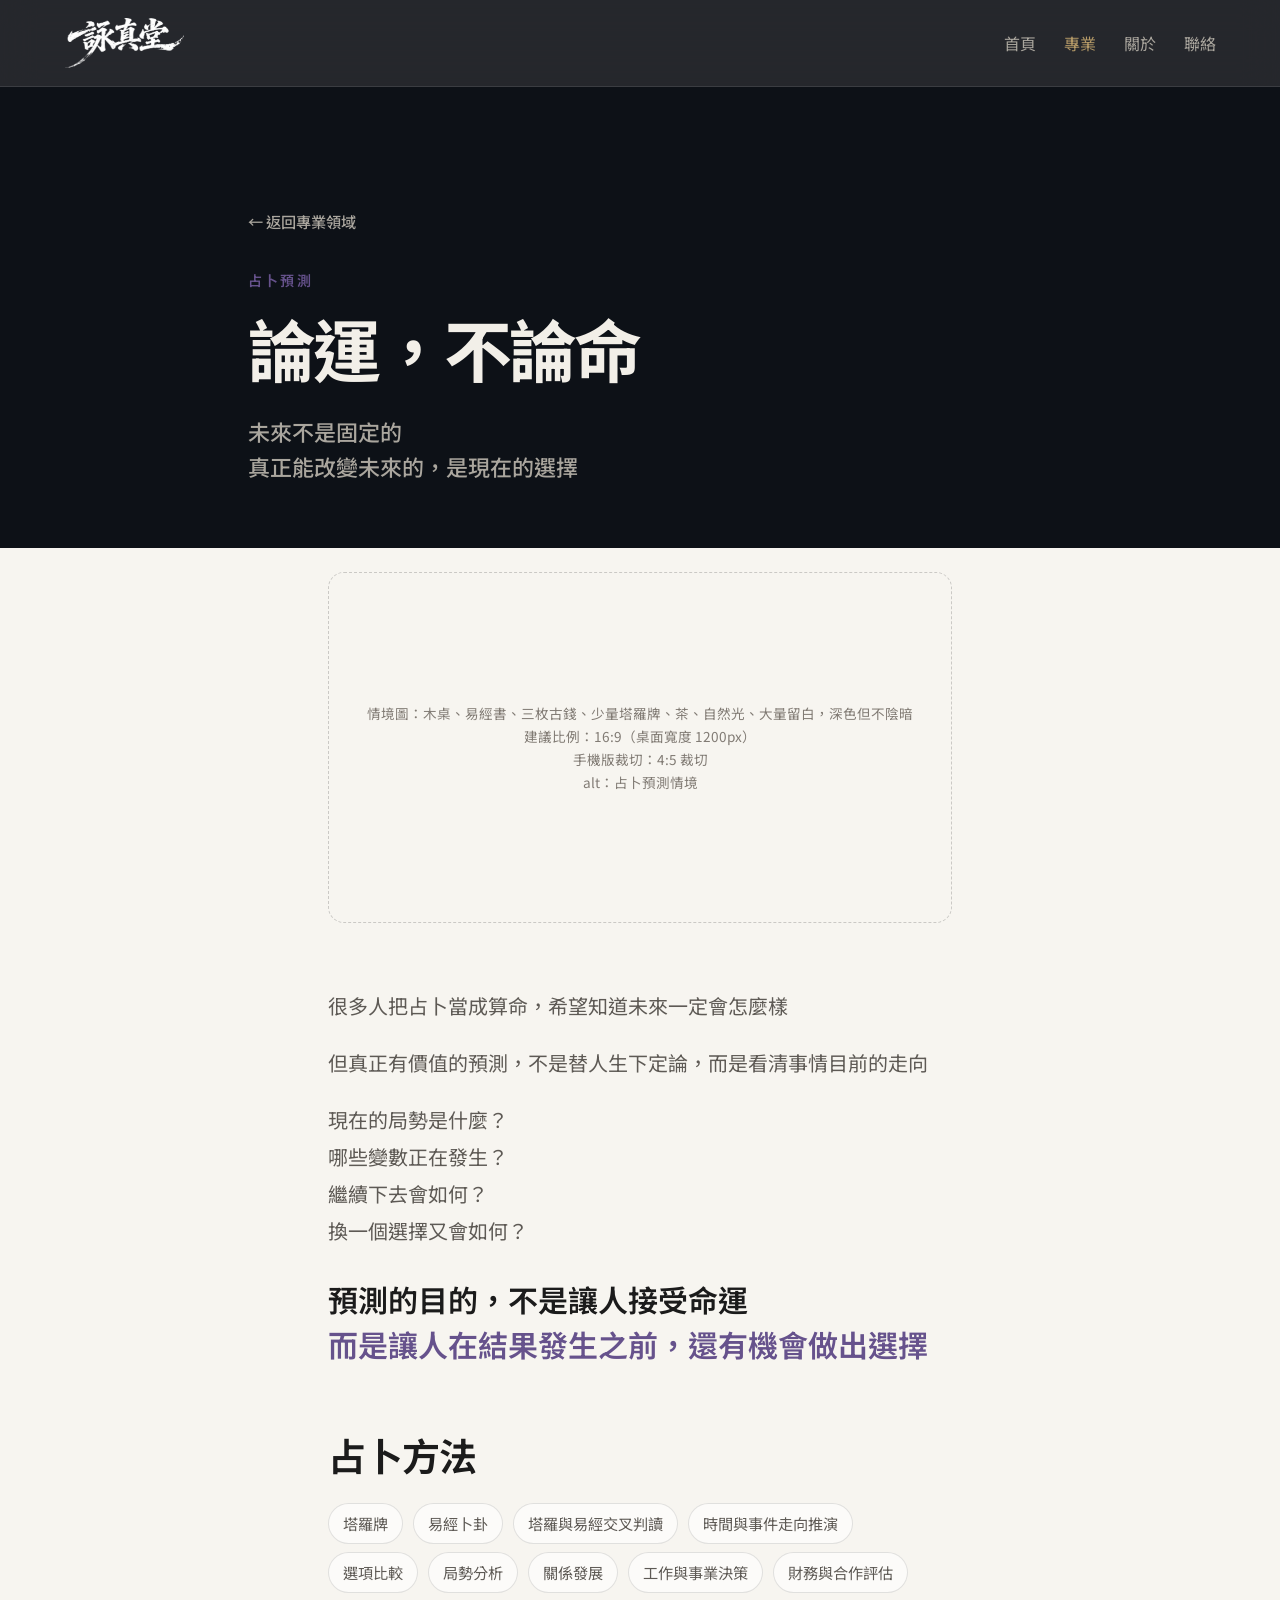
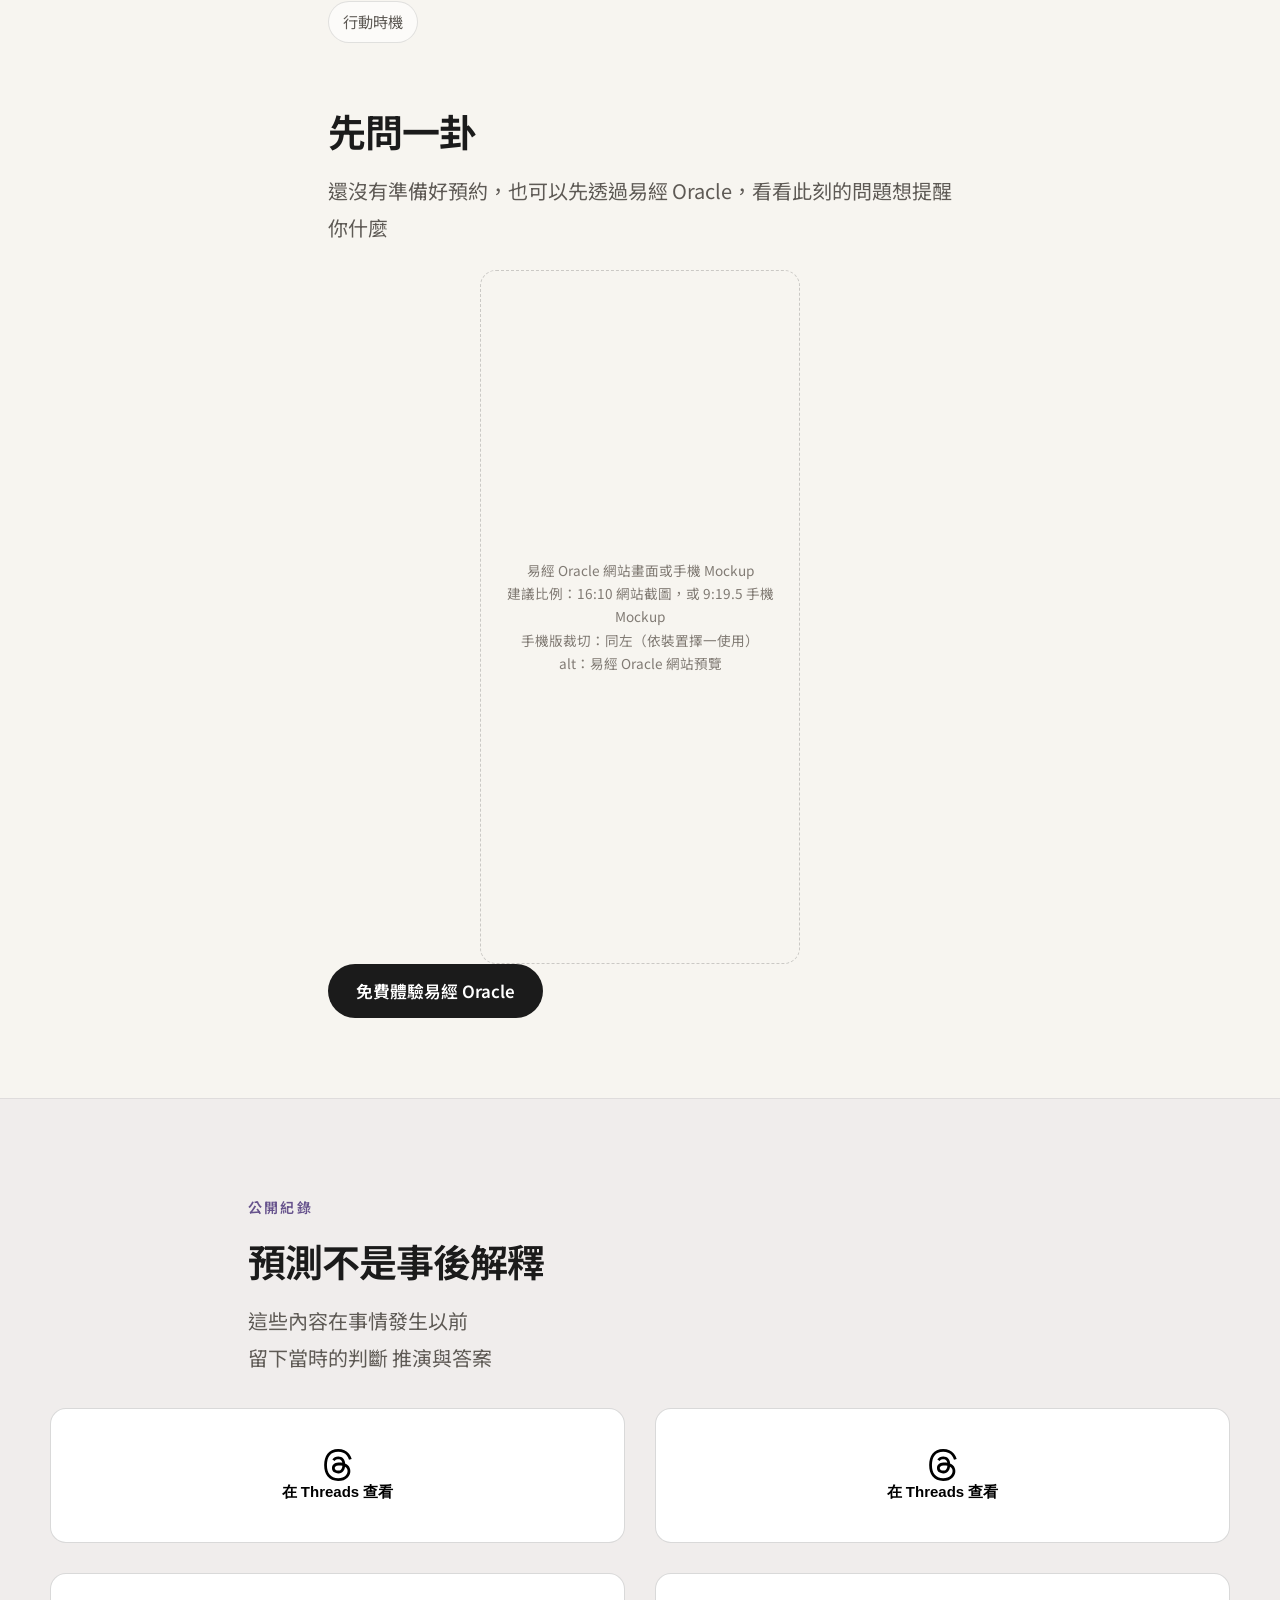
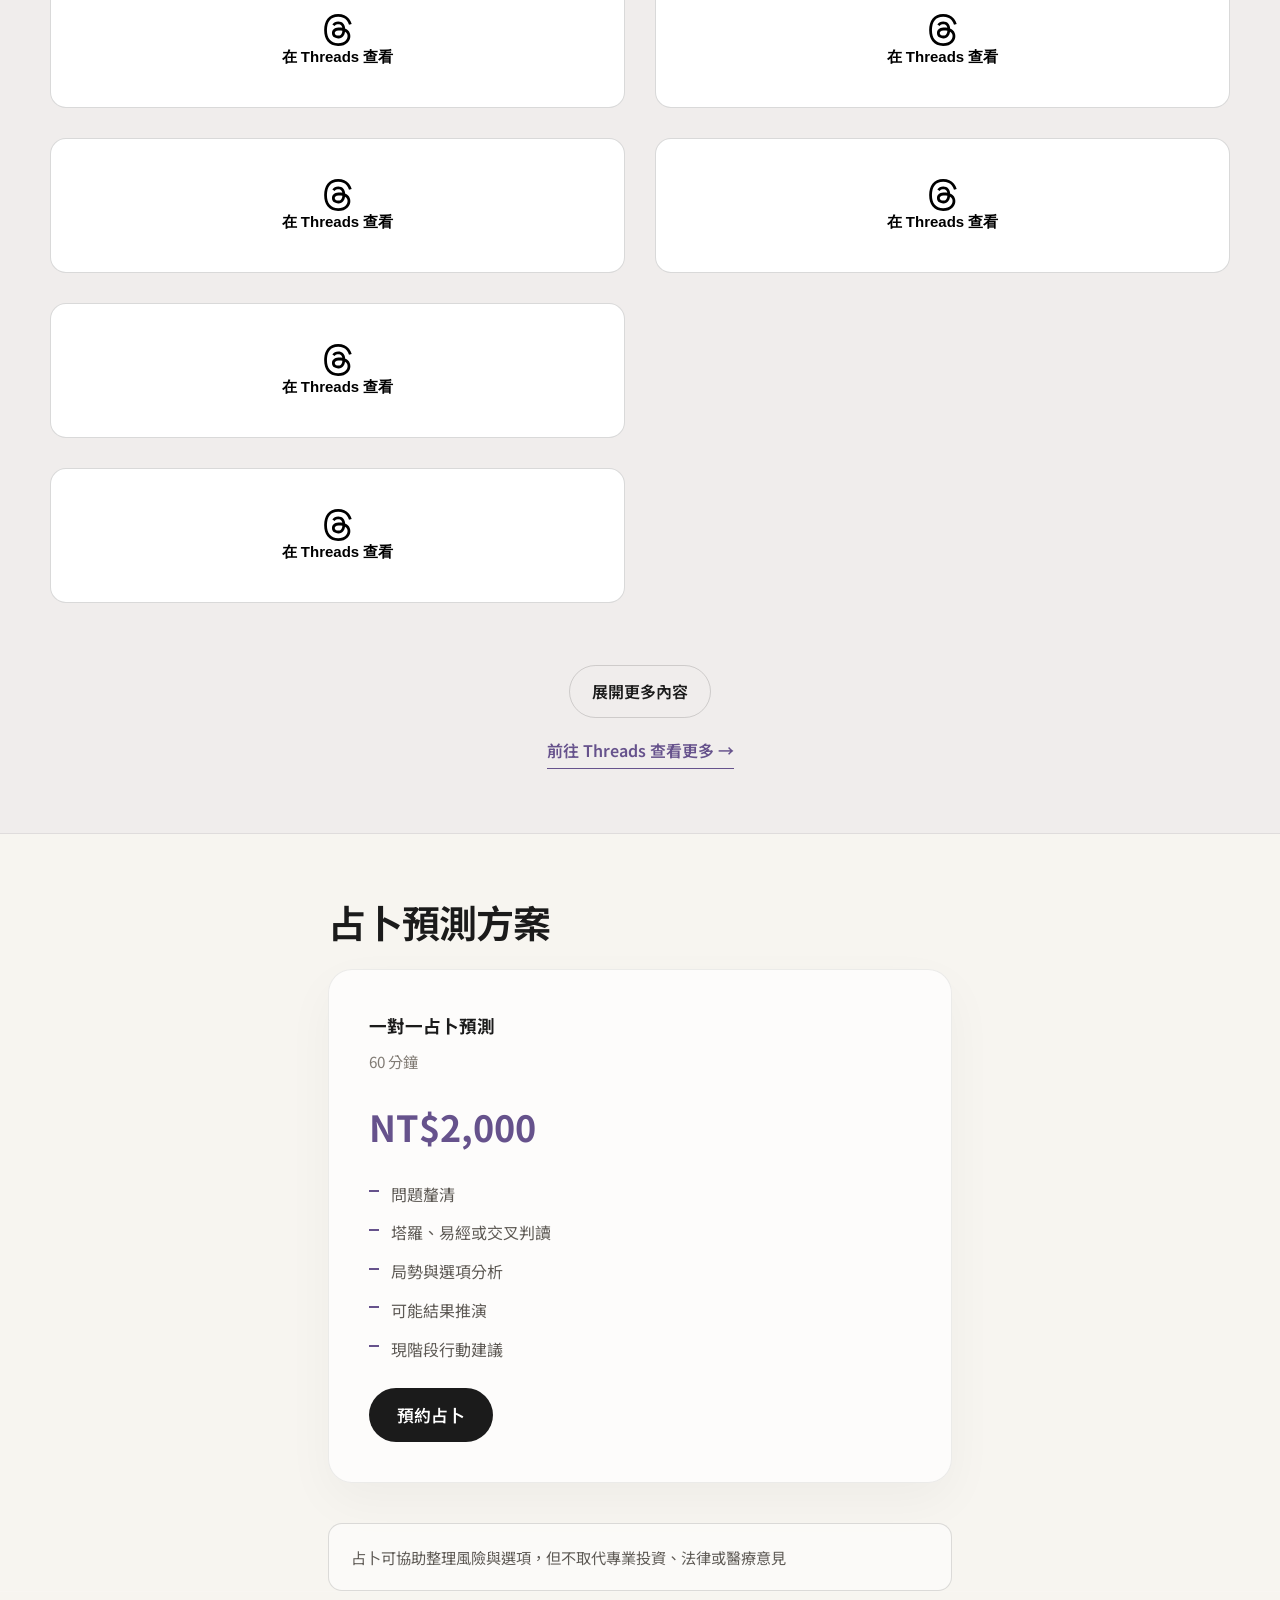
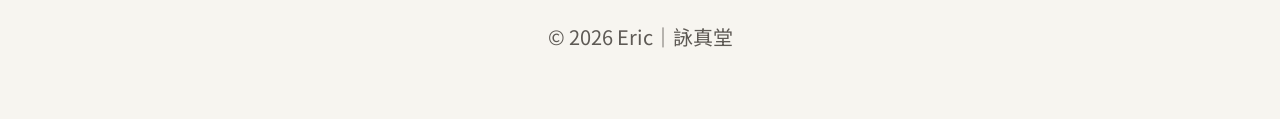
==== commit 4aaef075: "Add curated Threads embeds to the divination and jewelry service pages Embeds the official Threads o" ====
--- a/services/divination/index.html
+++ b/services/divination/index.html
@@ -4,7 +4,7 @@
   <meta charset="utf-8">
   <meta name="viewport" content="width=device-width, initial-scale=1, viewport-fit=cover">
   <title>占卜預測｜詠真堂</title>
-  <meta name="description" content="論運，不論命。未來不是固定的，真正能改變未來的，是現在的選擇。Eric 透過塔羅與易經，協助你看清局勢、比較選項，在結果發生之前還有機會做出選擇。">
+  <meta name="description" content="Eric 陳昱華以塔羅與易經進行占卜預測，重視局勢分析 推演與明確答案，並透過公開內容留下判斷紀錄">
   <link rel="canonical" href="https://ericinsocial.github.io/Eric/services/divination/">
   <meta property="og:type" content="website">
   <meta property="og:title" content="占卜預測｜詠真堂">
@@ -71,6 +71,63 @@
       >免費體驗易經 Oracle</a>
     </div>
 
+    <section class="threads-showcase content-block" aria-labelledby="threads-heading-divination" style="background: rgba(102, 82, 140, .045);">
+      <div class="content-wrap threads-heading">
+        <p class="page-label">公開紀錄</p>
+        <h2 id="threads-heading-divination">預測不是事後解釋</h2>
+        <p class="threads-intro">這些內容在事情發生以前<br>留下當時的判斷 推演與答案</p>
+      </div>
+
+      <div class="threads-feed">
+        <div class="threads-primary">
+          <article class="thread-entry">
+          <blockquote class="text-post-media" data-text-post-permalink="https://www.threads.com/@magician.eric/post/DDf_C0gzoXl" data-text-post-version="0" id="ig-tp-DDf_C0gzoXl" style=" background:#FFF; border-width: 1px; border-style: solid; border-color: #00000026; border-radius: 16px; max-width:650px; margin: 1px; min-width:270px; padding:0; width:99.375%; width:-webkit-calc(100% - 2px); width:calc(100% - 2px);"> <a href="https://www.threads.com/@magician.eric/post/DDf_C0gzoXl" style=" background:#FFFFFF; line-height:0; padding:0 0; text-align:center; text-decoration:none; width:100%; font-family: -apple-system, BlinkMacSystemFont, sans-serif;" target="_blank"> <div style=" padding: 40px; display: flex; flex-direction: column; align-items: center;"><div style=" display:block; height:32px; width:32px; padding-bottom:20px;"> <svg aria-label="Threads" height="32px" role="img" viewBox="0 0 192 192" width="32px" xmlns="http://www.w3.org/2000/svg"> <path d="M141.537 88.9883C140.71 88.5919 139.87 88.2104 139.019 87.8451C137.537 60.5382 122.616 44.905 97.5619 44.745C97.4484 44.7443 97.3355 44.7443 97.222 44.7443C82.2364 44.7443 69.7731 51.1409 62.102 62.7807L75.881 72.2328C81.6116 63.5383 90.6052 61.6848 97.2286 61.6848C97.3051 61.6848 97.3819 61.6848 97.4576 61.6855C105.707 61.7381 111.932 64.1366 115.961 68.814C118.893 72.2193 120.854 76.925 121.825 82.8638C114.511 81.6207 106.601 81.2385 98.145 81.7233C74.3247 83.0954 59.0111 96.9879 60.0396 116.292C60.5615 126.084 65.4397 134.508 73.775 140.011C80.8224 144.663 89.899 146.938 99.3323 146.423C111.79 145.74 121.563 140.987 128.381 132.296C133.559 125.696 136.834 117.143 138.28 106.366C144.217 109.949 148.617 114.664 151.047 120.332C155.179 129.967 155.42 145.8 142.501 158.708C131.182 170.016 117.576 174.908 97.0135 175.059C74.2042 174.89 56.9538 167.575 45.7381 153.317C35.2355 139.966 29.8077 120.682 29.6052 96C29.8077 71.3178 35.2355 52.0336 45.7381 38.6827C56.9538 24.4249 74.2039 17.11 97.0132 16.9405C119.988 17.1113 137.539 24.4614 149.184 38.788C154.894 45.8136 159.199 54.6488 162.037 64.9503L178.184 60.6422C174.744 47.9622 169.331 37.0357 161.965 27.974C147.036 9.60668 125.202 0.195148 97.0695 0H96.9569C68.8816 0.19447 47.2921 9.6418 32.7883 28.0793C19.8819 44.4864 13.2244 67.3157 13.0007 95.9325L13 96L13.0007 96.0675C13.2244 124.684 19.8819 147.514 32.7883 163.921C47.2921 182.358 68.8816 191.806 96.9569 192H97.0695C122.03 191.827 139.624 185.292 154.118 170.811C173.081 151.866 172.51 128.119 166.26 113.541C161.776 103.087 153.227 94.5962 141.537 88.9883ZM98.4405 129.507C88.0005 130.095 77.1544 125.409 76.6196 115.372C76.2232 107.93 81.9158 99.626 99.0812 98.6368C101.047 98.5234 102.976 98.468 104.871 98.468C111.106 98.468 116.939 99.0737 122.242 100.233C120.264 124.935 108.662 128.946 98.4405 129.507Z" /></svg></div><div style=" font-size: 15px; line-height: 21px; color: #000000; font-weight: 600; "> 在 Threads 查看</div></div></a></blockquote>
+          </article>
+
+          <article class="thread-entry">
+          <blockquote class="text-post-media" data-text-post-permalink="https://www.threads.com/@magician.eric/post/DDgqT1sBxuR" data-text-post-version="0" id="ig-tp-DDgqT1sBxuR" style=" background:#FFF; border-width: 1px; border-style: solid; border-color: #00000026; border-radius: 16px; max-width:650px; margin: 1px; min-width:270px; padding:0; width:99.375%; width:-webkit-calc(100% - 2px); width:calc(100% - 2px);"> <a href="https://www.threads.com/@magician.eric/post/DDgqT1sBxuR" style=" background:#FFFFFF; line-height:0; padding:0 0; text-align:center; text-decoration:none; width:100%; font-family: -apple-system, BlinkMacSystemFont, sans-serif;" target="_blank"> <div style=" padding: 40px; display: flex; flex-direction: column; align-items: center;"><div style=" display:block; height:32px; width:32px; padding-bottom:20px;"> <svg aria-label="Threads" height="32px" role="img" viewBox="0 0 192 192" width="32px" xmlns="http://www.w3.org/2000/svg"> <path d="M141.537 88.9883C140.71 88.5919 139.87 88.2104 139.019 87.8451C137.537 60.5382 122.616 44.905 97.5619 44.745C97.4484 44.7443 97.3355 44.7443 97.222 44.7443C82.2364 44.7443 69.7731 51.1409 62.102 62.7807L75.881 72.2328C81.6116 63.5383 90.6052 61.6848 97.2286 61.6848C97.3051 61.6848 97.3819 61.6848 97.4576 61.6855C105.707 61.7381 111.932 64.1366 115.961 68.814C118.893 72.2193 120.854 76.925 121.825 82.8638C114.511 81.6207 106.601 81.2385 98.145 81.7233C74.3247 83.0954 59.0111 96.9879 60.0396 116.292C60.5615 126.084 65.4397 134.508 73.775 140.011C80.8224 144.663 89.899 146.938 99.3323 146.423C111.79 145.74 121.563 140.987 128.381 132.296C133.559 125.696 136.834 117.143 138.28 106.366C144.217 109.949 148.617 114.664 151.047 120.332C155.179 129.967 155.42 145.8 142.501 158.708C131.182 170.016 117.576 174.908 97.0135 175.059C74.2042 174.89 56.9538 167.575 45.7381 153.317C35.2355 139.966 29.8077 120.682 29.6052 96C29.8077 71.3178 35.2355 52.0336 45.7381 38.6827C56.9538 24.4249 74.2039 17.11 97.0132 16.9405C119.988 17.1113 137.539 24.4614 149.184 38.788C154.894 45.8136 159.199 54.6488 162.037 64.9503L178.184 60.6422C174.744 47.9622 169.331 37.0357 161.965 27.974C147.036 9.60668 125.202 0.195148 97.0695 0H96.9569C68.8816 0.19447 47.2921 9.6418 32.7883 28.0793C19.8819 44.4864 13.2244 67.3157 13.0007 95.9325L13 96L13.0007 96.0675C13.2244 124.684 19.8819 147.514 32.7883 163.921C47.2921 182.358 68.8816 191.806 96.9569 192H97.0695C122.03 191.827 139.624 185.292 154.118 170.811C173.081 151.866 172.51 128.119 166.26 113.541C161.776 103.087 153.227 94.5962 141.537 88.9883ZM98.4405 129.507C88.0005 130.095 77.1544 125.409 76.6196 115.372C76.2232 107.93 81.9158 99.626 99.0812 98.6368C101.047 98.5234 102.976 98.468 104.871 98.468C111.106 98.468 116.939 99.0737 122.242 100.233C120.264 124.935 108.662 128.946 98.4405 129.507Z" /></svg></div><div style=" font-size: 15px; line-height: 21px; color: #000000; font-weight: 600; "> 在 Threads 查看</div></div></a></blockquote>
+          </article>
+
+          <article class="thread-entry">
+          <blockquote class="text-post-media" data-text-post-permalink="https://www.threads.com/@magician.eric/post/DJ_CF9DSFtY" data-text-post-version="0" id="ig-tp-DJ_CF9DSFtY" style=" background:#FFF; border-width: 1px; border-style: solid; border-color: #00000026; border-radius: 16px; max-width:650px; margin: 1px; min-width:270px; padding:0; width:99.375%; width:-webkit-calc(100% - 2px); width:calc(100% - 2px);"> <a href="https://www.threads.com/@magician.eric/post/DJ_CF9DSFtY" style=" background:#FFFFFF; line-height:0; padding:0 0; text-align:center; text-decoration:none; width:100%; font-family: -apple-system, BlinkMacSystemFont, sans-serif;" target="_blank"> <div style=" padding: 40px; display: flex; flex-direction: column; align-items: center;"><div style=" display:block; height:32px; width:32px; padding-bottom:20px;"> <svg aria-label="Threads" height="32px" role="img" viewBox="0 0 192 192" width="32px" xmlns="http://www.w3.org/2000/svg"> <path d="M141.537 88.9883C140.71 88.5919 139.87 88.2104 139.019 87.8451C137.537 60.5382 122.616 44.905 97.5619 44.745C97.4484 44.7443 97.3355 44.7443 97.222 44.7443C82.2364 44.7443 69.7731 51.1409 62.102 62.7807L75.881 72.2328C81.6116 63.5383 90.6052 61.6848 97.2286 61.6848C97.3051 61.6848 97.3819 61.6848 97.4576 61.6855C105.707 61.7381 111.932 64.1366 115.961 68.814C118.893 72.2193 120.854 76.925 121.825 82.8638C114.511 81.6207 106.601 81.2385 98.145 81.7233C74.3247 83.0954 59.0111 96.9879 60.0396 116.292C60.5615 126.084 65.4397 134.508 73.775 140.011C80.8224 144.663 89.899 146.938 99.3323 146.423C111.79 145.74 121.563 140.987 128.381 132.296C133.559 125.696 136.834 117.143 138.28 106.366C144.217 109.949 148.617 114.664 151.047 120.332C155.179 129.967 155.42 145.8 142.501 158.708C131.182 170.016 117.576 174.908 97.0135 175.059C74.2042 174.89 56.9538 167.575 45.7381 153.317C35.2355 139.966 29.8077 120.682 29.6052 96C29.8077 71.3178 35.2355 52.0336 45.7381 38.6827C56.9538 24.4249 74.2039 17.11 97.0132 16.9405C119.988 17.1113 137.539 24.4614 149.184 38.788C154.894 45.8136 159.199 54.6488 162.037 64.9503L178.184 60.6422C174.744 47.9622 169.331 37.0357 161.965 27.974C147.036 9.60668 125.202 0.195148 97.0695 0H96.9569C68.8816 0.19447 47.2921 9.6418 32.7883 28.0793C19.8819 44.4864 13.2244 67.3157 13.0007 95.9325L13 96L13.0007 96.0675C13.2244 124.684 19.8819 147.514 32.7883 163.921C47.2921 182.358 68.8816 191.806 96.9569 192H97.0695C122.03 191.827 139.624 185.292 154.118 170.811C173.081 151.866 172.51 128.119 166.26 113.541C161.776 103.087 153.227 94.5962 141.537 88.9883ZM98.4405 129.507C88.0005 130.095 77.1544 125.409 76.6196 115.372C76.2232 107.93 81.9158 99.626 99.0812 98.6368C101.047 98.5234 102.976 98.468 104.871 98.468C111.106 98.468 116.939 99.0737 122.242 100.233C120.264 124.935 108.662 128.946 98.4405 129.507Z" /></svg></div><div style=" font-size: 15px; line-height: 21px; color: #000000; font-weight: 600; "> 在 Threads 查看</div></div></a></blockquote>
+          </article>
+
+          <article class="thread-entry">
+          <blockquote class="text-post-media" data-text-post-permalink="https://www.threads.com/@magician.eric/post/DHxhyVAx1IQ" data-text-post-version="0" id="ig-tp-DHxhyVAx1IQ" style=" background:#FFF; border-width: 1px; border-style: solid; border-color: #00000026; border-radius: 16px; max-width:650px; margin: 1px; min-width:270px; padding:0; width:99.375%; width:-webkit-calc(100% - 2px); width:calc(100% - 2px);"> <a href="https://www.threads.com/@magician.eric/post/DHxhyVAx1IQ" style=" background:#FFFFFF; line-height:0; padding:0 0; text-align:center; text-decoration:none; width:100%; font-family: -apple-system, BlinkMacSystemFont, sans-serif;" target="_blank"> <div style=" padding: 40px; display: flex; flex-direction: column; align-items: center;"><div style=" display:block; height:32px; width:32px; padding-bottom:20px;"> <svg aria-label="Threads" height="32px" role="img" viewBox="0 0 192 192" width="32px" xmlns="http://www.w3.org/2000/svg"> <path d="M141.537 88.9883C140.71 88.5919 139.87 88.2104 139.019 87.8451C137.537 60.5382 122.616 44.905 97.5619 44.745C97.4484 44.7443 97.3355 44.7443 97.222 44.7443C82.2364 44.7443 69.7731 51.1409 62.102 62.7807L75.881 72.2328C81.6116 63.5383 90.6052 61.6848 97.2286 61.6848C97.3051 61.6848 97.3819 61.6848 97.4576 61.6855C105.707 61.7381 111.932 64.1366 115.961 68.814C118.893 72.2193 120.854 76.925 121.825 82.8638C114.511 81.6207 106.601 81.2385 98.145 81.7233C74.3247 83.0954 59.0111 96.9879 60.0396 116.292C60.5615 126.084 65.4397 134.508 73.775 140.011C80.8224 144.663 89.899 146.938 99.3323 146.423C111.79 145.74 121.563 140.987 128.381 132.296C133.559 125.696 136.834 117.143 138.28 106.366C144.217 109.949 148.617 114.664 151.047 120.332C155.179 129.967 155.42 145.8 142.501 158.708C131.182 170.016 117.576 174.908 97.0135 175.059C74.2042 174.89 56.9538 167.575 45.7381 153.317C35.2355 139.966 29.8077 120.682 29.6052 96C29.8077 71.3178 35.2355 52.0336 45.7381 38.6827C56.9538 24.4249 74.2039 17.11 97.0132 16.9405C119.988 17.1113 137.539 24.4614 149.184 38.788C154.894 45.8136 159.199 54.6488 162.037 64.9503L178.184 60.6422C174.744 47.9622 169.331 37.0357 161.965 27.974C147.036 9.60668 125.202 0.195148 97.0695 0H96.9569C68.8816 0.19447 47.2921 9.6418 32.7883 28.0793C19.8819 44.4864 13.2244 67.3157 13.0007 95.9325L13 96L13.0007 96.0675C13.2244 124.684 19.8819 147.514 32.7883 163.921C47.2921 182.358 68.8816 191.806 96.9569 192H97.0695C122.03 191.827 139.624 185.292 154.118 170.811C173.081 151.866 172.51 128.119 166.26 113.541C161.776 103.087 153.227 94.5962 141.537 88.9883ZM98.4405 129.507C88.0005 130.095 77.1544 125.409 76.6196 115.372C76.2232 107.93 81.9158 99.626 99.0812 98.6368C101.047 98.5234 102.976 98.468 104.871 98.468C111.106 98.468 116.939 99.0737 122.242 100.233C120.264 124.935 108.662 128.946 98.4405 129.507Z" /></svg></div><div style=" font-size: 15px; line-height: 21px; color: #000000; font-weight: 600; "> 在 Threads 查看</div></div></a></blockquote>
+          </article>
+
+          <article class="thread-entry">
+          <blockquote class="text-post-media" data-text-post-permalink="https://www.threads.com/@magician.eric/post/DHqBRwLx5hD" data-text-post-version="0" id="ig-tp-DHqBRwLx5hD" style=" background:#FFF; border-width: 1px; border-style: solid; border-color: #00000026; border-radius: 16px; max-width:650px; margin: 1px; min-width:270px; padding:0; width:99.375%; width:-webkit-calc(100% - 2px); width:calc(100% - 2px);"> <a href="https://www.threads.com/@magician.eric/post/DHqBRwLx5hD" style=" background:#FFFFFF; line-height:0; padding:0 0; text-align:center; text-decoration:none; width:100%; font-family: -apple-system, BlinkMacSystemFont, sans-serif;" target="_blank"> <div style=" padding: 40px; display: flex; flex-direction: column; align-items: center;"><div style=" display:block; height:32px; width:32px; padding-bottom:20px;"> <svg aria-label="Threads" height="32px" role="img" viewBox="0 0 192 192" width="32px" xmlns="http://www.w3.org/2000/svg"> <path d="M141.537 88.9883C140.71 88.5919 139.87 88.2104 139.019 87.8451C137.537 60.5382 122.616 44.905 97.5619 44.745C97.4484 44.7443 97.3355 44.7443 97.222 44.7443C82.2364 44.7443 69.7731 51.1409 62.102 62.7807L75.881 72.2328C81.6116 63.5383 90.6052 61.6848 97.2286 61.6848C97.3051 61.6848 97.3819 61.6848 97.4576 61.6855C105.707 61.7381 111.932 64.1366 115.961 68.814C118.893 72.2193 120.854 76.925 121.825 82.8638C114.511 81.6207 106.601 81.2385 98.145 81.7233C74.3247 83.0954 59.0111 96.9879 60.0396 116.292C60.5615 126.084 65.4397 134.508 73.775 140.011C80.8224 144.663 89.899 146.938 99.3323 146.423C111.79 145.74 121.563 140.987 128.381 132.296C133.559 125.696 136.834 117.143 138.28 106.366C144.217 109.949 148.617 114.664 151.047 120.332C155.179 129.967 155.42 145.8 142.501 158.708C131.182 170.016 117.576 174.908 97.0135 175.059C74.2042 174.89 56.9538 167.575 45.7381 153.317C35.2355 139.966 29.8077 120.682 29.6052 96C29.8077 71.3178 35.2355 52.0336 45.7381 38.6827C56.9538 24.4249 74.2039 17.11 97.0132 16.9405C119.988 17.1113 137.539 24.4614 149.184 38.788C154.894 45.8136 159.199 54.6488 162.037 64.9503L178.184 60.6422C174.744 47.9622 169.331 37.0357 161.965 27.974C147.036 9.60668 125.202 0.195148 97.0695 0H96.9569C68.8816 0.19447 47.2921 9.6418 32.7883 28.0793C19.8819 44.4864 13.2244 67.3157 13.0007 95.9325L13 96L13.0007 96.0675C13.2244 124.684 19.8819 147.514 32.7883 163.921C47.2921 182.358 68.8816 191.806 96.9569 192H97.0695C122.03 191.827 139.624 185.292 154.118 170.811C173.081 151.866 172.51 128.119 166.26 113.541C161.776 103.087 153.227 94.5962 141.537 88.9883ZM98.4405 129.507C88.0005 130.095 77.1544 125.409 76.6196 115.372C76.2232 107.93 81.9158 99.626 99.0812 98.6368C101.047 98.5234 102.976 98.468 104.871 98.468C111.106 98.468 116.939 99.0737 122.242 100.233C120.264 124.935 108.662 128.946 98.4405 129.507Z" /></svg></div><div style=" font-size: 15px; line-height: 21px; color: #000000; font-weight: 600; "> 在 Threads 查看</div></div></a></blockquote>
+          </article>
+
+          <article class="thread-entry">
+          <blockquote class="text-post-media" data-text-post-permalink="https://www.threads.com/@magician.eric/post/DHSh9_hxrJU" data-text-post-version="0" id="ig-tp-DHSh9_hxrJU" style=" background:#FFF; border-width: 1px; border-style: solid; border-color: #00000026; border-radius: 16px; max-width:650px; margin: 1px; min-width:270px; padding:0; width:99.375%; width:-webkit-calc(100% - 2px); width:calc(100% - 2px);"> <a href="https://www.threads.com/@magician.eric/post/DHSh9_hxrJU" style=" background:#FFFFFF; line-height:0; padding:0 0; text-align:center; text-decoration:none; width:100%; font-family: -apple-system, BlinkMacSystemFont, sans-serif;" target="_blank"> <div style=" padding: 40px; display: flex; flex-direction: column; align-items: center;"><div style=" display:block; height:32px; width:32px; padding-bottom:20px;"> <svg aria-label="Threads" height="32px" role="img" viewBox="0 0 192 192" width="32px" xmlns="http://www.w3.org/2000/svg"> <path d="M141.537 88.9883C140.71 88.5919 139.87 88.2104 139.019 87.8451C137.537 60.5382 122.616 44.905 97.5619 44.745C97.4484 44.7443 97.3355 44.7443 97.222 44.7443C82.2364 44.7443 69.7731 51.1409 62.102 62.7807L75.881 72.2328C81.6116 63.5383 90.6052 61.6848 97.2286 61.6848C97.3051 61.6848 97.3819 61.6848 97.4576 61.6855C105.707 61.7381 111.932 64.1366 115.961 68.814C118.893 72.2193 120.854 76.925 121.825 82.8638C114.511 81.6207 106.601 81.2385 98.145 81.7233C74.3247 83.0954 59.0111 96.9879 60.0396 116.292C60.5615 126.084 65.4397 134.508 73.775 140.011C80.8224 144.663 89.899 146.938 99.3323 146.423C111.79 145.74 121.563 140.987 128.381 132.296C133.559 125.696 136.834 117.143 138.28 106.366C144.217 109.949 148.617 114.664 151.047 120.332C155.179 129.967 155.42 145.8 142.501 158.708C131.182 170.016 117.576 174.908 97.0135 175.059C74.2042 174.89 56.9538 167.575 45.7381 153.317C35.2355 139.966 29.8077 120.682 29.6052 96C29.8077 71.3178 35.2355 52.0336 45.7381 38.6827C56.9538 24.4249 74.2039 17.11 97.0132 16.9405C119.988 17.1113 137.539 24.4614 149.184 38.788C154.894 45.8136 159.199 54.6488 162.037 64.9503L178.184 60.6422C174.744 47.9622 169.331 37.0357 161.965 27.974C147.036 9.60668 125.202 0.195148 97.0695 0H96.9569C68.8816 0.19447 47.2921 9.6418 32.7883 28.0793C19.8819 44.4864 13.2244 67.3157 13.0007 95.9325L13 96L13.0007 96.0675C13.2244 124.684 19.8819 147.514 32.7883 163.921C47.2921 182.358 68.8816 191.806 96.9569 192H97.0695C122.03 191.827 139.624 185.292 154.118 170.811C173.081 151.866 172.51 128.119 166.26 113.541C161.776 103.087 153.227 94.5962 141.537 88.9883ZM98.4405 129.507C88.0005 130.095 77.1544 125.409 76.6196 115.372C76.2232 107.93 81.9158 99.626 99.0812 98.6368C101.047 98.5234 102.976 98.468 104.871 98.468C111.106 98.468 116.939 99.0737 122.242 100.233C120.264 124.935 108.662 128.946 98.4405 129.507Z" /></svg></div><div style=" font-size: 15px; line-height: 21px; color: #000000; font-weight: 600; "> 在 Threads 查看</div></div></a></blockquote>
+          </article>
+        </div>
+
+        <div class="threads-extra" hidden>
+          <article class="thread-entry">
+          <blockquote class="text-post-media" data-text-post-permalink="https://www.threads.com/@magician.eric/post/DE3qP9mh896" data-text-post-version="0" id="ig-tp-DE3qP9mh896" style=" background:#FFF; border-width: 1px; border-style: solid; border-color: #00000026; border-radius: 16px; max-width:650px; margin: 1px; min-width:270px; padding:0; width:99.375%; width:-webkit-calc(100% - 2px); width:calc(100% - 2px);"> <a href="https://www.threads.com/@magician.eric/post/DE3qP9mh896" style=" background:#FFFFFF; line-height:0; padding:0 0; text-align:center; text-decoration:none; width:100%; font-family: -apple-system, BlinkMacSystemFont, sans-serif;" target="_blank"> <div style=" padding: 40px; display: flex; flex-direction: column; align-items: center;"><div style=" display:block; height:32px; width:32px; padding-bottom:20px;"> <svg aria-label="Threads" height="32px" role="img" viewBox="0 0 192 192" width="32px" xmlns="http://www.w3.org/2000/svg"> <path d="M141.537 88.9883C140.71 88.5919 139.87 88.2104 139.019 87.8451C137.537 60.5382 122.616 44.905 97.5619 44.745C97.4484 44.7443 97.3355 44.7443 97.222 44.7443C82.2364 44.7443 69.7731 51.1409 62.102 62.7807L75.881 72.2328C81.6116 63.5383 90.6052 61.6848 97.2286 61.6848C97.3051 61.6848 97.3819 61.6848 97.4576 61.6855C105.707 61.7381 111.932 64.1366 115.961 68.814C118.893 72.2193 120.854 76.925 121.825 82.8638C114.511 81.6207 106.601 81.2385 98.145 81.7233C74.3247 83.0954 59.0111 96.9879 60.0396 116.292C60.5615 126.084 65.4397 134.508 73.775 140.011C80.8224 144.663 89.899 146.938 99.3323 146.423C111.79 145.74 121.563 140.987 128.381 132.296C133.559 125.696 136.834 117.143 138.28 106.366C144.217 109.949 148.617 114.664 151.047 120.332C155.179 129.967 155.42 145.8 142.501 158.708C131.182 170.016 117.576 174.908 97.0135 175.059C74.2042 174.89 56.9538 167.575 45.7381 153.317C35.2355 139.966 29.8077 120.682 29.6052 96C29.8077 71.3178 35.2355 52.0336 45.7381 38.6827C56.9538 24.4249 74.2039 17.11 97.0132 16.9405C119.988 17.1113 137.539 24.4614 149.184 38.788C154.894 45.8136 159.199 54.6488 162.037 64.9503L178.184 60.6422C174.744 47.9622 169.331 37.0357 161.965 27.974C147.036 9.60668 125.202 0.195148 97.0695 0H96.9569C68.8816 0.19447 47.2921 9.6418 32.7883 28.0793C19.8819 44.4864 13.2244 67.3157 13.0007 95.9325L13 96L13.0007 96.0675C13.2244 124.684 19.8819 147.514 32.7883 163.921C47.2921 182.358 68.8816 191.806 96.9569 192H97.0695C122.03 191.827 139.624 185.292 154.118 170.811C173.081 151.866 172.51 128.119 166.26 113.541C161.776 103.087 153.227 94.5962 141.537 88.9883ZM98.4405 129.507C88.0005 130.095 77.1544 125.409 76.6196 115.372C76.2232 107.93 81.9158 99.626 99.0812 98.6368C101.047 98.5234 102.976 98.468 104.871 98.468C111.106 98.468 116.939 99.0737 122.242 100.233C120.264 124.935 108.662 128.946 98.4405 129.507Z" /></svg></div><div style=" font-size: 15px; line-height: 21px; color: #000000; font-weight: 600; "> 在 Threads 查看</div></div></a></blockquote>
+          </article>
+
+          <article class="thread-entry">
+          <blockquote class="text-post-media" data-text-post-permalink="https://www.threads.com/@magician.eric/post/DErZMSHh2KU" data-text-post-version="0" id="ig-tp-DErZMSHh2KU" style=" background:#FFF; border-width: 1px; border-style: solid; border-color: #00000026; border-radius: 16px; max-width:650px; margin: 1px; min-width:270px; padding:0; width:99.375%; width:-webkit-calc(100% - 2px); width:calc(100% - 2px);"> <a href="https://www.threads.com/@magician.eric/post/DErZMSHh2KU" style=" background:#FFFFFF; line-height:0; padding:0 0; text-align:center; text-decoration:none; width:100%; font-family: -apple-system, BlinkMacSystemFont, sans-serif;" target="_blank"> <div style=" padding: 40px; display: flex; flex-direction: column; align-items: center;"><div style=" display:block; height:32px; width:32px; padding-bottom:20px;"> <svg aria-label="Threads" height="32px" role="img" viewBox="0 0 192 192" width="32px" xmlns="http://www.w3.org/2000/svg"> <path d="M141.537 88.9883C140.71 88.5919 139.87 88.2104 139.019 87.8451C137.537 60.5382 122.616 44.905 97.5619 44.745C97.4484 44.7443 97.3355 44.7443 97.222 44.7443C82.2364 44.7443 69.7731 51.1409 62.102 62.7807L75.881 72.2328C81.6116 63.5383 90.6052 61.6848 97.2286 61.6848C97.3051 61.6848 97.3819 61.6848 97.4576 61.6855C105.707 61.7381 111.932 64.1366 115.961 68.814C118.893 72.2193 120.854 76.925 121.825 82.8638C114.511 81.6207 106.601 81.2385 98.145 81.7233C74.3247 83.0954 59.0111 96.9879 60.0396 116.292C60.5615 126.084 65.4397 134.508 73.775 140.011C80.8224 144.663 89.899 146.938 99.3323 146.423C111.79 145.74 121.563 140.987 128.381 132.296C133.559 125.696 136.834 117.143 138.28 106.366C144.217 109.949 148.617 114.664 151.047 120.332C155.179 129.967 155.42 145.8 142.501 158.708C131.182 170.016 117.576 174.908 97.0135 175.059C74.2042 174.89 56.9538 167.575 45.7381 153.317C35.2355 139.966 29.8077 120.682 29.6052 96C29.8077 71.3178 35.2355 52.0336 45.7381 38.6827C56.9538 24.4249 74.2039 17.11 97.0132 16.9405C119.988 17.1113 137.539 24.4614 149.184 38.788C154.894 45.8136 159.199 54.6488 162.037 64.9503L178.184 60.6422C174.744 47.9622 169.331 37.0357 161.965 27.974C147.036 9.60668 125.202 0.195148 97.0695 0H96.9569C68.8816 0.19447 47.2921 9.6418 32.7883 28.0793C19.8819 44.4864 13.2244 67.3157 13.0007 95.9325L13 96L13.0007 96.0675C13.2244 124.684 19.8819 147.514 32.7883 163.921C47.2921 182.358 68.8816 191.806 96.9569 192H97.0695C122.03 191.827 139.624 185.292 154.118 170.811C173.081 151.866 172.51 128.119 166.26 113.541C161.776 103.087 153.227 94.5962 141.537 88.9883ZM98.4405 129.507C88.0005 130.095 77.1544 125.409 76.6196 115.372C76.2232 107.93 81.9158 99.626 99.0812 98.6368C101.047 98.5234 102.976 98.468 104.871 98.468C111.106 98.468 116.939 99.0737 122.242 100.233C120.264 124.935 108.662 128.946 98.4405 129.507Z" /></svg></div><div style=" font-size: 15px; line-height: 21px; color: #000000; font-weight: 600; "> 在 Threads 查看</div></div></a></blockquote>
+          </article>
+        </div>
+      </div>
+
+      <div class="content-wrap threads-actions">
+        <button type="button" class="threads-toggle" aria-expanded="false">展開更多內容</button>
+
+        <a
+          class="threads-profile-link"
+          href="https://www.threads.com/@magician.eric"
+          target="_blank"
+          rel="noopener noreferrer"
+        >前往 Threads 查看更多 →</a>
+      </div>
+    </section>
+
     <div class="content-wrap prose content-block">
       <h2 class="reveal-block">占卜預測方案</h2>
       <div id="mount-price" class="reveal-block"></div>
@@ -110,5 +167,6 @@
       renderNoticeBox("mount-notice", "占卜可協助整理風險與選項，但不取代專業投資、法律或醫療意見");
     });
   </script>
+  <script async src="https://www.threads.com/embed.js"></script>
 </body>
 </html>
--- a/style.css
+++ b/style.css
@@ -41,19 +41,19 @@
 
 .site-header {
   position: sticky; top: 0; z-index: 5;
-  min-height: 52px;
+  min-height: 72px;
   display: flex; align-items: center; justify-content: space-between;
   padding: max(10px, env(safe-area-inset-top)) 18px 8px;
   backdrop-filter: blur(18px);
-  background: rgba(13, 17, 23, 0.86);
+  background: rgba(8, 11, 16, .88);
   border-bottom: 1px solid var(--line);
 }
 .brand-lockup { display: flex; align-items: center; }
 .brand-logo {
   display: block;
-  width: clamp(76px, 9vw, 118px);
+  width: 125px;
   height: auto;
-  max-height: 42px;
+  max-height: 50px;
   object-fit: contain;
   animation: logo-reveal 1.1s ease-out both;
 }
@@ -99,42 +99,130 @@
 h2 { font-family: var(--sans); font-weight: 600; font-size: clamp(1.55rem, 5.5vw, 1.85rem); line-height: 1.3; }
 p { color: var(--text-secondary); font-size: 1.05rem; line-height: 1.85; }
 
-.name-zh { font-size: 1.05rem; font-weight: 400; letter-spacing: .16em; color: var(--text-secondary); margin: 6px 0 20px; }
-
-.home-tagline {
+.hero-cover {
+  position: relative;
+  width: 100%;
+  min-height: calc(100svh - 72px);
+  display: grid;
+  place-items: center;
+  overflow: hidden;
+  isolation: isolate;
+  padding: 48px 24px 72px;
+}
+
+.hero-background { position: absolute; inset: 0; z-index: -3; }
+.hero-background-image {
+  display: block;
+  width: 100%;
+  height: 100%;
+  object-fit: cover;
+  object-position: 50% 28%;
+}
+
+.hero-overlay {
+  position: absolute;
+  inset: 0;
+  z-index: -2;
+  background:
+    linear-gradient(to bottom, rgba(8, 11, 16, .5) 0%, rgba(8, 11, 16, .18) 30%, rgba(8, 11, 16, .32) 58%, rgba(8, 11, 16, .88) 100%),
+    linear-gradient(to right, rgba(8, 11, 16, .18), rgba(8, 11, 16, .08));
+}
+
+.hero-content {
+  width: min(100%, 560px);
+  display: flex;
+  flex-direction: column;
+  align-items: center;
+  text-align: center;
+  margin-top: auto;
+  padding-top: 38svh;
+}
+
+.hero-name {
+  display: flex;
+  align-items: baseline;
+  justify-content: center;
+  flex-wrap: nowrap;
+  gap: 14px;
+  margin: 0 0 18px;
+  color: #F4F0E8;
+  line-height: 1;
+}
+.hero-name-en {
+  font-family: var(--sans);
+  font-size: clamp(42px, 12vw, 58px);
+  font-weight: 600;
+  letter-spacing: -.04em;
+}
+.hero-name-zh {
   font-family: var(--serif);
-  font-size: clamp(1.5rem, 6.2vw, 1.9rem);
+  font-size: clamp(28px, 7vw, 36px);
   font-weight: 600;
-  line-height: 1.5;
-  margin: 0 0 12px;
-}
-.home-description { color: var(--accent); letter-spacing: .06em; font-size: 1rem; }
-.home-intro { margin-top: 10px; max-width: 32rem; }
-
-.hero {
-  min-height: calc(100svh - 52px);
-  display: flex; flex-direction: column; align-items: center; justify-content: center; text-align: center;
-  gap: 10px;
-  padding-block: 16px;
-}
-.hero-copy { display: flex; flex-direction: column; align-items: center; }
-.button-row { display: flex; flex-wrap: wrap; justify-content: center; gap: 12px; margin-top: 22px; }
+  letter-spacing: .06em;
+}
+
+.hero-tagline {
+  margin: 0;
+  font-family: var(--serif);
+  font-size: clamp(30px, 8vw, 42px);
+  font-weight: 600;
+  line-height: 1.4;
+  letter-spacing: .01em;
+  color: #F4F0E8;
+  text-shadow: 0 2px 18px rgba(0, 0, 0, .45);
+}
+.hero-tagline span { display: block; color: #C9A86A; }
+
+.hero-cta {
+  margin-top: 28px;
+  display: inline-flex;
+  align-items: center;
+  justify-content: center;
+  min-height: 50px;
+  padding: 12px 30px;
+  border-radius: 999px;
+  background: #C9A86A;
+  color: #0D1117;
+  font-size: 17px;
+  font-weight: 700;
+  box-shadow: 0 10px 30px rgba(0, 0, 0, .22);
+  transition: transform .25s ease;
+}
+.hero-cta:hover { transform: translateY(-2px); }
+.hero-cta:active { transform: scale(.97); }
 
 .primary-action, .secondary-action {
   position: relative;
   display: inline-flex; align-items: center; justify-content: center;
-  min-height: 48px; padding: 12px 24px; border-radius: 999px;
-  border: 1px solid var(--line);
-  font: inherit; font-size: 1.05rem; font-weight: 600;
+  font: inherit; font-weight: 600;
   overflow: hidden;
-  transition: transform .25s ease, border-color .25s ease, background .25s ease;
+  transition: transform .25s ease, border-color .25s ease, background .25s ease, color .25s ease;
 }
 .primary-action:hover, .secondary-action:hover { transform: translateY(-2px); }
 .primary-action:active, .secondary-action:active { transform: scale(.97); }
-.primary-action { background: var(--text-primary); color: var(--bg); border-color: var(--text-primary); }
-.secondary-action { background: var(--surface); color: var(--text-primary); }
-
-.primary-action::after, .secondary-action::after {
+.primary-action {
+  min-height: 50px;
+  padding: 0 26px;
+  border-radius: 999px;
+  background: var(--accent);
+  color: var(--bg);
+  border: 1px solid var(--accent);
+  font-size: 1.05rem;
+}
+.secondary-action {
+  min-height: auto;
+  padding: 0 0 3px;
+  border: none;
+  border-bottom: 1px solid var(--line-strong);
+  border-radius: 0;
+  background: transparent;
+  color: var(--text-secondary);
+  font-size: .95rem;
+  font-weight: 500;
+}
+.secondary-action:hover { border-color: var(--accent); color: var(--accent); }
+
+.primary-action::after {
   content: "";
   position: absolute; inset: 0;
   background: linear-gradient(120deg, transparent 40%, rgba(255, 255, 255, .25) 50%, transparent 60%);
@@ -142,23 +230,12 @@
   transition: transform .6s ease;
   pointer-events: none;
 }
-.primary-action:hover::after, .secondary-action:hover::after { transform: translateX(100%); }
-
-.hero-portrait-wrap {
-  position: relative;
-  width: clamp(148px, 43vw, 205px);
-  aspect-ratio: 4 / 5;
-  margin: 0 auto 14px;
-  border-radius: 24px 24px 14px 14px;
-  overflow: hidden;
-}
-.mobile-portrait { display: block; }
-.portrait-stage { display: none; }
-.portrait-halo { position: absolute; inset: -20%; border-radius: 50%; background: radial-gradient(circle, var(--accent-soft), transparent 68%); filter: blur(10px); z-index: -1; }
-.hero-portrait { display: block; width: 100%; height: 100%; object-fit: cover; object-position: center top; }
-
-.positioning { border-left: 2px solid var(--accent-soft); padding-left: clamp(18px, 4vw, 40px); }
+.primary-action:hover::after { transform: translateX(100%); }
+
+.positioning { border-left: 2px solid var(--accent-soft); padding-left: clamp(18px, 4vw, 40px); padding-top: 36px; padding-bottom: 36px; }
 .positioning h2 { margin-bottom: 18px; }
+.positioning p { margin-top: 0; margin-bottom: 10px; }
+.positioning p:last-child { margin-bottom: 0; }
 
 .section-heading { margin-bottom: 24px; }
 
@@ -166,8 +243,8 @@
 .service-card {
   position: relative;
   display: flex; flex-direction: column; justify-content: center; gap: 8px;
-  min-height: 140px;
-  padding: 22px;
+  min-height: 112px;
+  padding: 18px 20px;
   border: 1px solid var(--line);
   background: var(--surface);
   border-radius: 20px;
@@ -179,9 +256,8 @@
   border-color: var(--accent);
   background: var(--surface-hover);
 }
-.service-index { margin: 0; font-size: .85rem; letter-spacing: .14em; color: var(--accent); font-weight: 600; }
-.service-title { font-size: 1.35rem; font-weight: 700; line-height: 1.25; color: var(--text-primary); }
-.service-preview { margin: 0; font-size: 1rem; }
+.service-title { font-size: 22px; font-weight: 700; line-height: 1.25; color: var(--text-primary); }
+.service-preview { margin: 0; font-size: 16px; }
 .service-more-link {
   display: inline-block;
   margin-top: 2px;
@@ -204,6 +280,15 @@
 .statement-card h2 { font-family: var(--serif); font-weight: 600; font-size: clamp(1.5rem, 4vw, 2rem); line-height: 1.35; }
 .statement-line { font-family: var(--serif); font-weight: 500; font-size: clamp(1.2rem, 3vw, 1.5rem); line-height: 1.35; margin: 0; color: var(--text-secondary); }
 .accent-text { color: var(--accent); }
+.statement-more { font-size: .85rem; color: var(--text-secondary); letter-spacing: .04em; }
+.statement-link {
+  cursor: pointer;
+  transition: transform .25s ease, border-color .25s ease;
+}
+.statement-link:hover {
+  transform: translateY(-4px);
+  border-color: var(--accent);
+}
 
 .about-panel, .contact-panel {
   border: 1px solid var(--line);
@@ -243,35 +328,32 @@
 .reveal.visible { opacity: 1; transform: none; }
 
 .bottom-nav {
-  position: fixed; left: 14px; right: 14px; bottom: calc(12px + env(safe-area-inset-bottom)); z-index: 6;
-  min-height: 54px;
+  position: fixed; left: 14px; right: 14px; bottom: calc(10px + env(safe-area-inset-bottom)); z-index: 6;
+  min-height: 48px;
   display: grid; grid-template-columns: repeat(4, 1fr); gap: 4px;
   padding: 6px;
   border: 1px solid var(--line);
   border-radius: 999px;
-  background: rgba(13, 17, 23, 0.88);
+  background: rgba(13, 17, 23, .82);
   backdrop-filter: blur(18px);
   box-shadow: 0 10px 32px rgba(0, 0, 0, 0.3);
-}
-.bottom-nav a { display: grid; place-items: center; color: var(--text-secondary); font-size: .85rem; border-radius: 999px; padding: 8px 0; }
+  opacity: 0;
+  transform: translateY(calc(100% + 24px));
+  pointer-events: none;
+  transition: opacity .35s ease, transform .35s ease;
+}
+.bottom-nav.is-visible { opacity: 1; transform: translateY(0); pointer-events: auto; }
+.bottom-nav a { display: grid; place-items: center; color: var(--text-secondary); font-size: 14px; border-radius: 999px; padding: 8px 0; }
 .bottom-nav a:hover { color: var(--text-primary); background: var(--surface-hover); }
 
-body { padding-bottom: calc(78px + env(safe-area-inset-bottom)); }
-
-@media (max-height: 700px) {
-  .hero-portrait-wrap { width: clamp(128px, 34vw, 168px); margin-bottom: 10px; }
-  .home-description { display: none; }
-  h1 { font-size: clamp(2.05rem, 10vw, 2.6rem); }
-  .home-tagline { font-size: clamp(1.3rem, 5.5vw, 1.55rem); }
-  .button-row { margin-top: 14px; }
-}
+body { padding-bottom: calc(64px + env(safe-area-inset-bottom)); }
 
 @media (min-width: 768px) {
   .site-header {
-    min-height: 68px;
+    min-height: 76px;
     padding: 18px clamp(28px, 5vw, 64px);
   }
-  .brand-logo { width: clamp(96px, 8vw, 118px); }
+  .brand-logo { width: clamp(120px, 9vw, 150px); }
   .site-nav { display: flex; }
   .bottom-nav { display: none; }
   body { padding-bottom: 0; }
@@ -281,26 +363,31 @@
   h1 { font-size: clamp(3.5rem, 6vw, 5.8rem); }
   h2 { font-size: clamp(1.9rem, 3vw, 2.6rem); }
   p { font-size: 1.1rem; line-height: 1.85; }
-  .home-tagline { font-size: clamp(1.8rem, 2.6vw, 2.6rem); }
-
-  .hero {
-    min-height: calc(100svh - 68px);
-    display: grid; grid-template-columns: 1.05fr .95fr; align-items: center;
-    gap: clamp(32px, 5vw, 64px);
-    text-align: left;
-    padding-block: clamp(40px, 6vw, 80px);
+
+  .hero-cover { min-height: calc(100vh - 76px); padding: 56px 40px 96px; }
+  .hero-background-image { object-position: 50% 30%; }
+  .hero-content { width: min(100%, 760px); }
+  .hero-name-en { font-size: clamp(72px, 6vw, 90px); }
+  .hero-name-zh { font-size: clamp(42px, 4vw, 52px); }
+  .hero-tagline { font-size: clamp(48px, 4.2vw, 64px); }
+
+  .positioning { padding-top: 56px; padding-bottom: 56px; }
+
+  .service-list { grid-template-columns: repeat(2, 1fr); }
+
+  .method-grid { grid-template-columns: repeat(3, 1fr); gap: 16px; }
+
+  .contact { grid-template-columns: .85fr 1.15fr; align-items: start; }
+}
+
+@media (min-width: 1024px) {
+  .hero-background { background: #0d1117; }
+  .hero-background-image {
+    width: 100%;
+    height: 100%;
+    object-fit: contain;
+    object-position: center center;
   }
-  .hero-copy { align-items: flex-start; }
-  .button-row { justify-content: flex-start; }
-  .mobile-portrait { display: none; }
-  .portrait-stage { display: grid; place-items: center; }
-  .hero-portrait-wrap { width: clamp(280px, 28vw, 410px); aspect-ratio: 4 / 5.2; margin: 0; border-radius: 32px 32px 18px 18px; }
-
-  .service-list { grid-template-columns: repeat(2, 1fr); }
-
-  .method-grid { grid-template-columns: repeat(3, 1fr); gap: 16px; }
-
-  .contact { grid-template-columns: .85fr 1.15fr; align-items: start; }
 }
 
 /* ===== Service detail pages (dark hero + light "editorial" body) ===== */
@@ -555,9 +642,7 @@
   padding: 24px;
   margin-top: 24px;
   overflow: hidden;
-  transition: transform .5s ease;
-}
-.service-page .image-placeholder:hover { transform: scale(1.015); }
+}
 .service-page .image-placeholder.ratio-4-3 { aspect-ratio: 4 / 3; }
 .service-page .image-placeholder.ratio-1-1 { aspect-ratio: 1 / 1; }
 .service-page .image-placeholder.ratio-4-5 { aspect-ratio: 4 / 5; }
@@ -567,6 +652,75 @@
 .service-page .placeholder-grid.cols-3 { grid-template-columns: repeat(2, 1fr); }
 @media (min-width: 768px) { .service-page .placeholder-grid.cols-3 { grid-template-columns: repeat(3, 1fr); } }
 
+.service-page .threads-showcase {
+  margin-top: 80px;
+  padding-block: 64px;
+  border-top: 1px solid rgba(27, 27, 27, .08);
+  border-bottom: 1px solid rgba(27, 27, 27, .08);
+}
+.service-page .threads-heading { margin-bottom: 32px; }
+.service-page .threads-intro { max-width: 620px; margin-bottom: 0; }
+
+.service-page .threads-primary,
+.service-page .threads-extra {
+  width: min(100%, 650px);
+  margin-inline: auto;
+  display: grid;
+  grid-template-columns: 1fr;
+  gap: 24px;
+}
+.service-page .thread-entry { width: 100%; min-width: 0; }
+.service-page .thread-entry .text-post-media {
+  width: 100% !important;
+  max-width: 650px !important;
+  min-width: 0 !important;
+  margin: 0 auto !important;
+}
+
+.service-page .threads-actions {
+  display: flex;
+  flex-direction: column;
+  align-items: center;
+  gap: 18px;
+  margin-top: 32px;
+}
+.service-page .threads-toggle {
+  border: 1px solid rgba(27, 27, 27, .16);
+  background: transparent;
+  color: inherit;
+  border-radius: 999px;
+  padding: 11px 22px;
+  font: inherit;
+  font-weight: 600;
+  cursor: pointer;
+}
+.service-page .threads-profile-link {
+  color: var(--service-accent);
+  font-weight: 600;
+  border-bottom: 1px solid currentColor;
+  padding-bottom: 3px;
+}
+
+@media (max-width: 767px) {
+  .service-page .threads-showcase { margin-top: 56px; padding-block: 48px; }
+}
+
+@media (min-width: 1024px) {
+  .service-page .threads-primary,
+  .service-page .threads-extra {
+    width: min(100% - 64px, 1180px);
+    display: block;
+    columns: 2;
+    column-gap: 30px;
+  }
+  .service-page .thread-entry {
+    display: inline-block;
+    width: 100%;
+    margin: 0 0 30px;
+    break-inside: avoid;
+  }
+}
+
 .service-page .reveal-block {
   opacity: 0;
   transform: translateY(20px);
@@ -586,6 +740,5 @@
     scroll-behavior: auto !important;
   }
   .reveal { opacity: 1; transform: none; }
-  .hero-portrait { transform: none !important; }
   .reveal-block { opacity: 1; transform: none; }
 }
